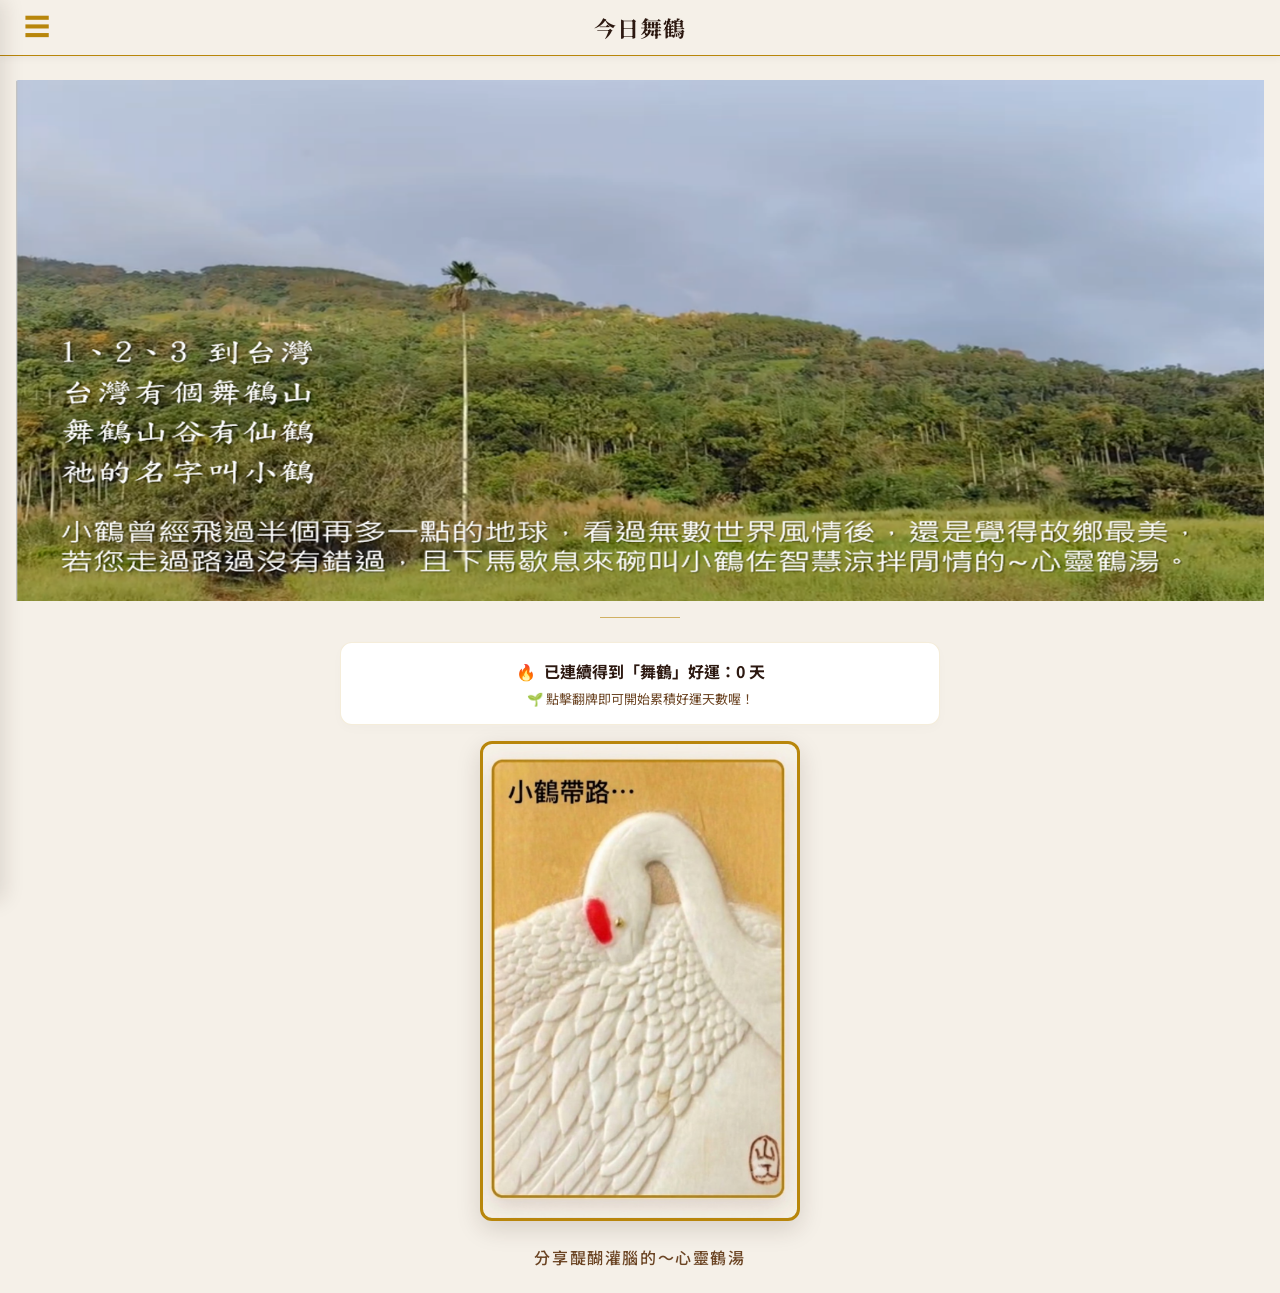
==== index.html @ 2a62f616 "feat: 更新選單文字與蝦皮賣場連結、好物分享頁商品連結與萬法惟心惟信根、新增4張拼圖與方格子卡片 (v50)" ====
<!DOCTYPE html>
<html lang="zh-TW">
<head>
  <meta charset="UTF-8">
  <meta name="viewport" content="width=device-width, initial-scale=1.0">
  <title>今日舞鶴 PWA 體驗版 | 每日翻牌・山林小鶴帶路</title>
  
  <!-- SEO 最佳實作 -->
  <meta name="description" content="今日舞鶴 PWA 體驗版。每天翻一張祥鶴牌，獲得一句山林智慧（小鶴帶路）與心靈鶴湯。讓大山與小鶴帶路的智慧引導你的今天，日日有好。">
  <meta name="keywords" content="今日舞鶴, PWA, 小鶴帶路, 每日抽籤, 山林智慧, 祥鶴牌, 有好收藏, 舞鶴地圖">
  
  <!-- PWA 設定 -->
  <link rel="manifest" href="manifest.json?v=5">
  <meta name="theme-color" content="#D4A843">
  <meta name="apple-mobile-web-app-capable" content="yes">
  <meta name="apple-mobile-web-app-status-bar-style" content="default">
  <meta name="apple-mobile-web-app-title" content="今日舞鶴">
  <link rel="apple-touch-icon" href="images/icons/icon-192.png?v=5">
  
  <!-- 引入樣式表 -->
  <link rel="stylesheet" href="css/style.css?v=29">
  
  <!-- 註冊 Service Worker -->
  <script>
    if ('serviceWorker' in navigator) {
      let refreshing = false;
      window.addEventListener('load', () => {
        navigator.serviceWorker.register('sw.js?v=29')
          .then(reg => console.log('Service Worker 註冊成功:', reg.scope))
          .catch(err => console.log('Service Worker 註冊失敗:', err));

        navigator.serviceWorker.addEventListener('controllerchange', () => {
          if (!refreshing) {
            refreshing = true;
            window.location.reload();
          }
        });
      });
    }
  </script>
  
  <!-- 引入邏輯腳本 -->
  <script src="js/app.js?v=35" defer></script>
</head>
<body>

  <!-- 區塊一：頂部導覽列 -->
  <header>
    <button class="menu-toggle-btn" id="menu-toggle-btn" aria-label="開啟側邊選單">☰</button>
    <h1 class="logo" id="app-logo">今日舞鶴</h1>
    <div style="width: 42px;"></div> <!-- 右側占位以維持標題完美置中 -->
  </header>

  <!-- 側邊滑出選單 (Drawer) -->
  <div class="drawer-backdrop" id="drawer-backdrop"></div>
  <div class="drawer" id="drawer-menu">
    <div class="drawer-header">
      <button class="drawer-close-btn" id="drawer-close-btn" aria-label="關閉選單">✕</button>
    </div>
    <nav class="drawer-nav">
      <button class="drawer-item" id="drawer-fav-btn" data-page="favorites">收藏 ♥</button>
      <button class="drawer-item" id="drawer-map-btn" data-page="map">小鶴導遊 🗺</button>
      <button class="drawer-item" id="drawer-main-btn" data-page="main">今日舞鶴 🕊</button>
      <button class="drawer-item" id="drawer-game-btn" data-page="game">小遊戲 🕊</button>
      <button class="drawer-item" id="drawer-puzzle-btn" data-page="puzzle">小鶴拼圖 🧩</button>
      <button class="drawer-item" id="drawer-ad-btn" data-page="ad">好物分享 🛍</button>
      <a class="drawer-item" id="drawer-shopee-btn" href="https://shopee.tw/xjy2026?entryPoint=ShopBySearch&searchKeyword=%E9%A6%99%E7%A9%8D%E5%9C%92" target="_blank" rel="noopener noreferrer">蝦皮賣場 🛒</a>
      <button class="drawer-item" id="drawer-composition-btn" data-page="composition">小鶴作文 ✍</button>
      <button class="drawer-item" id="drawer-contact-btn" data-page="contact">聯絡小鶴 📞</button>
    </nav>
  </div>

  <main>
    <!-- 主頁 (main-page) -->
    <div id="main-page" class="page-view active">
      <!-- 1-A首頁引言區塊 -->
      <div class="intro-section">
        <img src="images/intro_bg_panorama_v2.png" alt="今日舞鶴引言全景圖" class="intro-panorama-img">
      </div>
      <div class="fine-gold-divider"></div>

      <!-- 4-B連續打卡累積 -->
      <div class="streak-container" id="streak-container">
        <div class="streak-title"><span class="streak-icon">🔥</span> 已連續得到「舞鶴」好運：<span id="streak-days">0</span> 天</div>
        <div class="streak-subtitle" id="streak-message">🌱 今天是你的第一天，萬事舞鶴的開始！</div>
      </div>

      <!-- 區塊二：翻牌主體 -->
        <div class="card-scene" id="card-trigger" aria-label="翻牌抽籤區域">
          <div class="card">
            <!-- 牌面背面（預設顯示，crane_front_v2.jpg 背景） -->
            <div class="card-face card-face--front"></div>
            <!-- 牌面正面（翻開後， crane_back_v2.png 背景） -->
            <div class="card-face card-face--back">
              <div class="card-back-content">
                <div class="card-top-group">
                  <h3 class="card-fortune-title" id="card-fortune-title">小鶴帶路</h3>
                  <blockquote class="card-fortune-quote" id="card-fortune-quote">載入中...</blockquote>
                </div>
                <div class="card-bottom-group">
                  <div class="card-fortune-divider">── 心靈鶴湯 ──</div>
                  <p class="card-fortune-interpretation" id="card-fortune-interpretation">載入中，請稍候...</p>
                  <div class="card-fortune-ending">今日萬事 舞鶴✦</div>
                </div>
              </div>
            </div>
          </div>
        </div>
        
        <!-- 提示文字 -->
        <div class="tip-container">
          <p class="tip-text pulse" id="tip-text">分享醍醐灌腦的～心靈鶴湯</p>
        </div>
      </section>

      <!-- 區塊三：解籤區塊（翻牌後顯示） -->
      <section id="interpretation-section" aria-label="心靈鶴湯與小鶴帶路">
        <div class="interpretation-container">

          <!-- 4-A 今日幸運指數 -->
          <div class="luck-index-container">
            <h3 class="luck-index-title">今日幸運指數</h3>
            <div class="luck-row">
              <span class="luck-label">❤️ 愛情</span>
              <span class="luck-stars" id="luck-love">★★★★★</span>
            </div>
            <div class="luck-row">
              <span class="luck-label">💰 財運</span>
              <span class="luck-stars" id="luck-money">★★★★★</span>
            </div>
            <div class="luck-row">
              <span class="luck-label">💼 工作</span>
              <span class="luck-stars" id="luck-work">★★★★★</span>
            </div>
            <div class="luck-row">
              <span class="luck-label">😊 心情</span>
              <span class="luck-stars" id="luck-mood">★★★★★</span>
            </div>
          </div>

          <!-- 4-D 今日小行動 -->
          <div class="action-container" id="action-container">
            <h3 class="action-title">🌿 今日小行動</h3>
            <div class="action-card" id="action-card-glow">
              <div class="action-text-wrap">
                <span class="checkbox-icon" id="action-checkbox">□</span>
                <span class="action-text" id="action-desc">載入中...</span>
              </div>
              <button class="action-btn" id="action-complete-btn">我完成了！✔</button>
            </div>
          </div>
          
          <!-- 收藏按鈕 -->
          <div class="fav-action-wrap">
            <button class="fav-action-btn" id="fav-action-btn" aria-label="收藏這首籤詩">
              <span class="heart-icon">♡</span> <span class="fav-btn-text">收藏這句話</span>
            </button>
          </div>

          <!-- 4-C 分享好運 -->
          <div class="share-action-wrap">
            <button class="share-btn" id="share-luck-btn">🕊 把這份好運送給朋友</button>
            <div class="share-options" id="share-options">
              <p class="share-options-title">今天想把這份好運送給...</p>
              <div class="share-radio-group">
                <label class="share-radio-label">
                  <input type="radio" name="shareTarget" value="自己" checked> 自己
                </label>
                <label class="share-radio-label">
                  <input type="radio" name="shareTarget" value="家人"> 家人
                </label>
                <label class="share-radio-label">
                  <input type="radio" name="shareTarget" value="朋友"> 朋友
                </label>
              </div>
              <button class="share-confirm-btn" id="share-confirm-btn">確認送出 🚀</button>
            </div>
            <div class="share-toast" id="share-toast"></div>
          </div>
        </div>
      </section>
    </div>

    <!-- 收藏頁 (favorites-page) -->
    <div id="favorites-page" class="page-view">
      <div class="subpage-header">
        <button class="back-btn" id="fav-back-btn" aria-label="返回主頁">← 返回</button>
        <h2 class="subpage-title">我的收藏</h2>
      </div>
      
      <!-- 收藏與獎牌頁籤 -->
      <div class="favorites-tabs">
        <button class="fav-tab-btn active" id="fav-tab-fortunes">收藏籤詩</button>
        <button class="fav-tab-btn" id="fav-tab-medals">我的獎牌</button>
      </div>
      
      <!-- 收藏列表 -->
      <div class="favorites-container" id="favorites-container">
        <!-- 這裡由 JS 動態生成已收藏的卡片 -->
      </div>

      <!-- 獎牌列表 -->
      <div class="medals-container" id="medals-container" style="display: none;">
        <!-- 這裡由 JS 動態生成已獲得的獎牌 -->
      </div>
    </div>

    <!-- 地圖頁 (map-page) -->
    <div id="map-page" class="page-view">
      <div class="subpage-header">
        <button class="back-btn" id="map-back-btn" aria-label="返回主頁">← 返回</button>
        <h2 class="subpage-title">舞鶴地圖</h2>
      </div>
      
      <!-- 地圖靜態文章 -->
      <div class="map-container">
        <!-- 第 1 篇：連環滑動繪本 -->
        <article class="map-article pb-slider-article">
          <h3 class="article-title">瑞穗鄉．舞鶴村</h3>
          <div class="slider-viewport">
            <div class="slider-container" style="width: 200%;">
              <!-- 第一頁 -->
              <div class="slider-page" style="width: 50%;">
                <img src="images/map_ruisui_11villages.png" alt="瑞穗鄉11村" class="slider-img">
                <p class="slider-content">「舞鶴」這個充滿東洋風情的名稱，源自日治時期官方對於當地原住民語的音譯與轉換。該地舊稱為撒奇萊雅語「馬立雲」(Maibul)，後來日本政府為了便於管理與推動地名日文化，取其近似的日語發音 (Maizuru) 轉寫為漢字「舞鶴」。</p>
              </div>
              <!-- 第二頁 -->
              <div class="slider-page" style="width: 50%;">
                <img src="images/map_wuhe_satellite.png" alt="舞鶴村衛星圖" class="slider-img">
              </div>
            </div>
          </div>
          <!-- 左右滑動提示點 -->
          <div class="slider-dots">
            <span class="dot active"></span>
            <span class="dot"></span>
          </div>
        </article>
        
        <!-- 第 2 篇：單頁文章 -->
        <article class="map-article">
          <h3 class="article-title">北回歸線標誌公園</h3>
          <p class="article-content">台灣有三座北回歸線標誌塔分別位於：嘉義縣水上鄉（北回歸線太陽館）、花蓮縣瑞穗鄉（舞鶴便道/舞鶴台地），以及花蓮縣豐濱鄉（靜浦北迴歸線界標）；其中位於舞鶴台地（台9線省道旁）這一座始建於日治時期：最早於 1933 年（昭和8年）7月 建造，是全台第二座北回歸線標（第一座為嘉義水上鄉），1981 年（民國70年）因應東線鐵路拓寬工程，該標誌塔被拆遷至現今的舞鶴台地上，並重新建造為新式外觀呈現優美的白色八爪造型/白色日晷造型。</p>
          <img src="images/map_tropic_park_new.png" alt="北回歸線標誌公園" class="article-img">
        </article>
        
        <!-- 第 3 篇：連環滑動繪本 -->
        <article class="map-article pb-slider-article">
          <h3 class="article-title">掃叭石柱是什麼？</h3>
          <div class="slider-viewport">
            <div class="slider-container" style="width: 300%;">
              <!-- 第一頁 -->
              <div class="slider-page" style="width: 33.333%;">
                <img src="images/map_saoba_stones_new.png" alt="掃叭石柱" class="slider-img">
                <p class="slider-content">Satokoay考古遺址為阿美語（石柱所在之地），為當地原住民對石柱所在空間的命名，又稱舞鶴石柱、掃叭石柱，是位於花蓮縣瑞穗鄉舞鶴風景區的兩座板岩石柱，迄今逾三千年歷史，屬於新石器時代麒麟文化。</p>
              </div>
              <!-- 第二頁 -->
              <div class="slider-page" style="width: 33.333%;">
                <img src="images/map_saoba_new_1.png" alt="掃叭石柱新圖 1" class="slider-img">
              </div>
              <!-- 第三頁 -->
              <div class="slider-page" style="width: 33.333%;">
                <img src="images/map_saoba_new_2.png" alt="掃叭石柱新圖 2" class="slider-img">
              </div>
            </div>
          </div>
          <!-- 左右滑動提示點 -->
          <div class="slider-dots">
            <span class="dot active"></span>
            <span class="dot"></span>
            <span class="dot"></span>
          </div>
        </article>
        
        <!-- 第 4 篇：連環滑動繪本 -->
        <article class="map-article pb-slider-article">
          <h3 class="article-title">馬立雲部落 Maibul 的故事</h3>
          <div class="slider-viewport">
            <div class="slider-container" style="width: 300%;">
              <!-- 第一頁 -->
              <div class="slider-page" style="width: 33.333%;">
                <img src="images/map_maibul_stone_new.jpg" alt="馬立雲部落" class="slider-img">
                <p class="slider-content">Maibul 馬立雲部落，位於花蓮縣瑞穗鄉舞鶴村舞鶴山下，紅葉溪南側，宛如世外桃源，是撒奇萊雅族 Sakizaya 主要聚落之一。Maibul 撒奇萊雅語是水混濁的地方，相傳早期部落旁小溪常有很多白鶴耙地覓食，把溪水弄混濁，因此取名 Maibul 水混濁之地，日據時代取 Maibul 的近似音轉譯並賦予日式漢字「舞鶴」(まいづる)。</p>
              </div>
              <!-- 第二頁 -->
              <div class="slider-page" style="width: 33.333%;">
                <img src="images/map_maibul_assembly_hall.jpg" alt="部落集會所" class="slider-img">
                <p class="slider-content">部落集會所</p>
              </div>
              <!-- 第三頁 -->
              <div class="slider-page" style="width: 33.333%;">
                <img src="images/map_maibul_church.png" alt="天主堂" class="slider-img">
                <p class="slider-content">天主堂</p>
              </div>
            </div>
          </div>
          <!-- 左右滑動提示點 -->
          <div class="slider-dots">
            <span class="dot active"></span>
            <span class="dot"></span>
            <span class="dot"></span>
          </div>
        </article>
        
        <!-- 第 5 篇：古伊之泉與碑 -->
        <article class="map-article pb-slider-article">
          <h3 class="article-title">古伊之泉與碑</h3>
          <div class="slider-viewport">
            <div class="slider-container" style="width: 500%;">
              <!-- 第一頁 -->
              <div class="slider-page" style="width: 20%;">
                <img src="images/map_kiispring_new_1.png" alt="古伊之泉與碑 1" class="slider-img">
                <p class="slider-content" style="white-space: pre-line; margin-top: 12px;">阿爸Kumud 阿母Icep
您們的孩兒Milo回來了
在香積如來師父引領下
回到我們曾生活的土地
這裡曾經有過您的足跡
也曾有歷史的悲壯歎息
而今我清除了荒煙漫草
讓清澈的湧泉重見天日
我以阿爸阿母之名命名
-- Sakizaya 古伊之泉
讓甘泉流淌灌溉這大地
我特地種下兩棵茄苳樹
讓平靜茄苳陪伴您永生
請祖靈們乘彩虹橋歸來
再歌舞我們野蠻的驕傲
護持香積法門弘法利生
敬謝地歸原主祖靈歸位
祝願Sakizaya血脈不斷
香積如來法脈生生不息</p>
              </div>
              <!-- 第二頁 -->
              <div class="slider-page" style="width: 20%;">
                <img src="images/map_kiispring_new_3.jpg" alt="古伊之泉與碑 3" class="slider-img">
                <p class="slider-content">古伊之泉 / KI SPRING，也是『炁之泉』</p>
              </div>
              <!-- 第三頁 -->
              <div class="slider-page" style="width: 20%;">
                <img src="images/map_kiispring_new_4.jpg" alt="古伊之泉與碑 4" class="slider-img">
                <p class="slider-content">1878~2007，撒奇萊雅族在台灣歷史上的斷層年代</p>
              </div>
              <!-- 第四頁 -->
              <div class="slider-page" style="width: 20%;">
                <img src="images/map_kiispring_new_5.jpg" alt="古伊之泉與碑 5" class="slider-img">
                <p class="slider-content">In loving memory of Kumud Pazik & Icep Kanasaw ~ KI SPRING</p>
              </div>
              <!-- 第五頁 -->
              <div class="slider-page" style="width: 20%;">
                <img src="images/map_kiispring_new_2.png" alt="古伊之泉與碑 2" class="slider-img">
                <p class="slider-content">需要我帶路嗎？不收小費喔，只要雞腿！</p>
              </div>
            </div>
          </div>
          <!-- 左右滑動提示點 -->
          <div class="slider-dots">
            <span class="dot active"></span>
            <span class="dot"></span>
            <span class="dot"></span>
            <span class="dot"></span>
            <span class="dot"></span>
          </div>
        </article>
        
        <!-- 第 6 篇：瑞穗牧場 -->
        <article class="map-article pb-slider-article">
          <h3 class="article-title">瑞穗牧場</h3>
          <div class="slider-viewport">
            <div class="slider-container" style="width: 400%;">
              <!-- 第一頁 -->
              <div class="slider-page" style="width: 25%;">
                <img src="images/map_ruisuifarm_1.png" alt="瑞穗牧場 1" class="slider-img">
                <p class="slider-content">好山好水好牧場，好吃好喝乳製品，還有一隻迎賓鴕鳥好孤單....@!@....</p>
              </div>
              <!-- 第二頁 -->
              <div class="slider-page" style="width: 25%;">
                <img src="images/map_ruisuifarm_2.png" alt="瑞穗牧場 2" class="slider-img">
                <p class="slider-content">好山好水好牧場，好吃好喝乳製品，還有一隻迎賓鴕鳥好孤單....@!@....</p>
              </div>
              <!-- 第三頁 -->
              <div class="slider-page" style="width: 25%;">
                <img src="images/map_ruisuifarm_3.png" alt="瑞穗牧場 3" class="slider-img">
                <p class="slider-content">好山好水好牧場，好吃好喝乳製品，還有一隻迎賓鴕鳥好孤單....@!@....</p>
              </div>
              <!-- 第四頁 -->
              <div class="slider-page" style="width: 25%;">
                <img src="images/map_ruisuifarm_4.png" alt="瑞穗牧場 4" class="slider-img">
                <p class="slider-content">好山好水好牧場，好吃好喝乳製品，還有一隻迎賓鴕鳥好孤單....@!@....</p>
              </div>
            </div>
          </div>
          <!-- 左右滑動提示點 -->
          <div class="slider-dots">
            <span class="dot active"></span>
            <span class="dot"></span>
            <span class="dot"></span>
            <span class="dot"></span>
          </div>
        </article>
        
        <!-- 第 7 篇：香積園 -->
        <article class="map-article pb-slider-article">
          <h3 class="article-title">香積園</h3>
          <div class="slider-viewport">
            <div class="slider-container" style="width: 700%;">
              <!-- 第一頁 -->
              <div class="slider-page" style="width: 14.2857%;">
                <img src="images/map_xiangji_1.jpg" alt="香積園景色一" class="slider-img">
                <p class="slider-content">香積園，瑞穗舞鶴村舞鶴山下的一處世外桃花源，但是這裡沒有桃花，只有讓人心靈沉澱、感受天地萬物虛實相應合一的陽光、空氣、水，還有石頭。</p>
              </div>
              <!-- 第二頁 -->
              <div class="slider-page" style="width: 14.2857%;">
                <img src="images/map_xiangji_2.jpg" alt="香積園景色二" class="slider-img">
              </div>
              <!-- 第三頁 -->
              <div class="slider-page" style="width: 14.2857%;">
                <img src="images/map_xiangji_3.jpg" alt="香積園景色三" class="slider-img">
              </div>
              <!-- 第四頁 -->
              <div class="slider-page" style="width: 14.2857%;">
                <img src="images/map_xiangji_4.jpg" alt="香積園景色四" class="slider-img">
              </div>
              <!-- 第五頁 -->
              <div class="slider-page" style="width: 14.2857%;">
                <img src="images/map_xiangji_5.jpg" alt="香積園景色五" class="slider-img">
              </div>
              <!-- 第六頁 -->
              <div class="slider-page" style="width: 14.2857%;">
                <img src="images/map_xiangji_6.jpg" alt="香積園景色六" class="slider-img">
              </div>
              <!-- 第七頁 -->
              <div class="slider-page" style="width: 14.2857%;">
                <img src="images/sakizaya_crane_brand.png" alt="歡迎聯絡小鶴帶路 3" class="slider-img">
              </div>
            </div>
          </div>
          <!-- 左右滑動提示點 -->
          <div class="slider-dots">
            <span class="dot active"></span>
            <span class="dot"></span>
            <span class="dot"></span>
            <span class="dot"></span>
            <span class="dot"></span>
            <span class="dot"></span>
            <span class="dot"></span>
          </div>
        </article>
        

        <!-- 第 8 篇：聯絡我們 -->
        <article class="map-article pb-slider-article">
          <h3 class="article-title">聯絡我們</h3>
          <div class="slider-viewport">
            <div class="slider-container" style="width: 200%;">
              <!-- 第一頁 -->
              <div class="slider-page" style="width: 50%;">
                <img src="images/contact_info_card.png" alt="歡迎聯絡小鶴帶路 1" class="slider-img">
              </div>
              <!-- 第二頁 -->
              <div class="slider-page" style="width: 50%;">
                <img src="images/contact_qrcodes.png" alt="歡迎聯絡小鶴帶路 2" class="slider-img">
              </div>
            </div>
          </div>
          <!-- 左右滑動提示點 -->
          <div class="slider-dots">
            <span class="dot active"></span>
            <span class="dot"></span>
          </div>
        </article>
      </div>
    </div>

    <!-- 遊戲頁 (game-page) -->
    <div id="game-page" class="page-view">
      <div class="subpage-header">
        <button class="back-btn" id="game-back-btn" aria-label="返回主頁">← 返回</button>
        <h2 class="subpage-title">小鶴能量池</h2>
      </div>
      
      <div class="game-container">
        <div class="crane-status-wrap">
          <div class="crane-avatar-container">
            <div class="crane-avatar" id="crane-avatar"></div>
          </div>
          <div class="dialog-bubble-wrap">
            <div class="dialog-bubble" id="game-dialog">你好呀！今天想喝杯舞鶴的蜜香紅茶嗎？</div>
          </div>
        </div>
        
        <!-- 餵小鶴 -->
        <div class="game-action-row">
          <button class="game-btn" id="feed-crane-btn">🍵 給小鶴一杯蜜香紅茶</button>
        </div>
        
        <!-- 今日尋寶 -->
        <div class="treasure-hunt-wrap">
          <h3 class="game-subtitle">🎁 今日尋寶 <span class="chance-text">(今天還有 <span id="hunt-chances">3</span> 次機會)</span></h3>
          <div class="chests-row">
            <div class="chest-box" data-index="0" aria-label="尋寶箱子 1">🎁</div>
            <div class="chest-box" data-index="1" aria-label="尋寶箱子 2">🎁</div>
            <div class="chest-box" data-index="2" aria-label="尋寶箱子 3">🎁</div>
          </div>
          <div class="treasure-toast" id="treasure-toast"></div>
        </div>
        
        <!-- 寶物收集包 -->
        <div class="collection-wrap">
          <h3 class="game-subtitle">🎒 寶物收集包 <span id="medal-badge-container"></span></h3>
          <div class="collection-grid" id="collection-grid">
            <!-- 9格收集袋 -->
            <div class="grid-item empty">?</div>
            <div class="grid-item empty">?</div>
            <div class="grid-item empty">?</div>
            <div class="grid-item empty">?</div>
            <div class="grid-item empty">?</div>
            <div class="grid-item empty">?</div>
            <div class="grid-item empty">?</div>
            <div class="grid-item empty">?</div>
            <div class="grid-item empty">?</div>
          </div>
        </div>

        <!-- 金色勳章畫面 -->
        <div class="medal-overlay" id="medal-overlay">
          <div class="medal-card">
            <div class="medal-emoji">🏅</div>
            <div class="medal-title">恭喜！</div>
            <div class="medal-desc">你已集齊舞鶴九大寶藏！萬事有好！</div>
            <button class="medal-close-btn" id="medal-close-btn">收下勳章並開啟新一輪 🚀</button>
          </div>
        </div>
      </div>
    </div>

    <!-- 廣告頁 (ad-page) -->
    <div id="ad-page" class="page-view">
      <div class="subpage-header">
        <button class="back-btn" id="ad-back-btn" aria-label="返回主頁">← 返回</button>
        <h2 class="subpage-title">好物分享</h2>
      </div>
      
      <div class="ad-container">
        <!-- 段落一：現有可訂購商品 -->
        <section class="ad-section">
          <div class="ad-section-badge badge-active">現貨熱銷</div>
          <h3 class="ad-section-title">現有可訂購商品</h3>
          <div class="products-grid">
            <!-- 書籍 1 -->
            <div class="product-card" data-url="https://shopee.tw/%E3%80%8A%E8%99%9B%E5%AF%A6%E7%9B%B8%E6%87%89%E9%A6%99%E7%A9%8D%E5%9C%92%E3%80%8B%E9%A6%99%E7%A9%8D%E6%B3%95%E5%80%91%E5%8F%A2%E6%9B%B8-2-%E6%9B%B8%E7%B1%8D-%E6%9E%97%E5%AE%B6%E4%BA%A8-%E8%91%97%E4%BD%9C-i.1934369696.53968864583?extraParams=%7B%22display_model_id%22%3A331585117745%2C%22model_selection_logic%22%3A3%7D&image_ids=tw-11134207-820le-mu1k2xzzgwlh72">
              <a href="https://shopee.tw/%E3%80%8A%E8%99%9B%E5%AF%A6%E7%9B%B8%E6%87%89%E9%A6%99%E7%A9%8D%E5%9C%92%E3%80%8B%E9%A6%99%E7%A9%8D%E6%B3%95%E5%80%91%E5%8F%A2%E6%9B%B8-2-%E6%9B%B8%E7%B1%8D-%E6%9E%97%E5%AE%B6%E4%BA%A8-%E8%91%97%E4%BD%9C-i.1934369696.53968864583?extraParams=%7B%22display_model_id%22%3A331585117745%2C%22model_selection_logic%22%3A3%7D&image_ids=tw-11134207-820le-mu1k2xzzgwlh72" target="_blank" rel="noopener noreferrer" class="product-card-link">
                <div class="product-img-wrapper">
                  <img src="images/product_xiangji_books.jpg" alt="虛實相應香積園" class="product-img">
                </div>
                <div class="product-info">
                  <h4 class="product-title">虛實相應香積園</h4>
                  <p class="product-desc">香積園從無到有，在香積法門驗證虛實相應合一的故事，引領您體悟清靜的心靈空間。</p>
                  <span class="product-buy-btn">前往購買 →</span>
                </div>
              </a>
            </div>
            <!-- 書籍 2 -->
            <div class="product-card" data-url="https://shopee.tw/%E3%80%8A%E5%8E%9F%E4%BE%86%E6%88%91%E6%98%AFMilo-Pazik~%E6%92%92%E5%A5%87%E8%90%8A%E9%9B%85%E6%97%8F%E3%80%8B-(%E4%B8%8A)-%E6%9B%B8%E7%B1%8D-%E6%9E%97%E5%AE%B6%E4%BA%A8-%E8%91%97%E4%BD%9C-%E9%9B%BB%E5%AD%90%E6%9B%B8-i.1934369696.47819163588?extraParams=%7B%22display_model_id%22%3A263015942752%2C%22model_selection_logic%22%3A3%7D&image_ids=tw-11134207-820la-mu8tk6o1osn89e">
              <a href="https://shopee.tw/%E3%80%8A%E5%8E%9F%E4%BE%86%E6%88%91%E6%98%AFMilo-Pazik~%E6%92%92%E5%A5%87%E8%90%8A%E9%9B%85%E6%97%8F%E3%80%8B-(%E4%B8%8A)-%E6%9B%B8%E7%B1%8D-%E6%9E%97%E5%AE%B6%E4%BA%A8-%E8%91%97%E4%BD%9C-%E9%9B%BB%E5%AD%90%E6%9B%B8-i.1934369696.47819163588?extraParams=%7B%22display_model_id%22%3A263015942752%2C%22model_selection_logic%22%3A3%7D&image_ids=tw-11134207-820la-mu8tk6o1osn89e" target="_blank" rel="noopener noreferrer" class="product-card-link">
                <div class="product-img-wrapper">
                  <img src="images/book_cover_milopazik.png" alt="原來我是 Milo Pazik 撒奇萊雅族，電子書" class="product-img">
                </div>
                <div class="product-info">
                  <h4 class="product-title">原來我是 Milo Pazik（電子書）</h4>
                  <p class="product-desc">撒奇萊雅族，在清朝幾乎被抄家滅族，相隔一個多世紀後才發現，原來我是 Milo Pazik，Sakizaya！部落尋根與自我認同的旅程故事。</p>
                  <span class="product-buy-btn">前往購買 →</span>
                </div>
              </a>
            </div>
            <!-- 書籍 3 -->
            <div class="product-card" data-url="https://shopee.tw/%E3%80%8A%E5%BF%AB%E4%BA%BA%E5%BF%AB%E8%AA%9E%E6%8F%AD%E5%A4%A9%E5%B9%95%E3%80%8B%E9%A6%99%E7%A9%8D%E6%B3%95%E5%80%91%E5%8F%A2%E6%9B%B8-1-%E6%9B%B8%E7%B1%8D-%E6%9E%97%E5%AE%B6%E4%BA%A8-%E8%91%97%E4%BD%9C-i.1934369696.56168869285?extraParams=%7B%22display_model_id%22%3A244358840387%2C%22model_selection_logic%22%3A3%7D&image_ids=tw-11134207-820lf-mu1jzwd6328a7c">
              <a href="https://shopee.tw/%E3%80%8A%E5%BF%AB%E4%BA%BA%E5%BF%AB%E8%AA%9E%E6%8F%AD%E5%A4%A9%E5%B9%95%E3%80%8B%E9%A6%99%E7%A9%8D%E6%B3%95%E5%80%91%E5%8F%A2%E6%9B%B8-1-%E6%9B%B8%E7%B1%8D-%E6%9E%97%E5%AE%B6%E4%BA%A8-%E8%91%97%E4%BD%9C-i.1934369696.56168869285?extraParams=%7B%22display_model_id%22%3A244358840387%2C%22model_selection_logic%22%3A3%7D&image_ids=tw-11134207-820lf-mu1jzwd6328a7c" target="_blank" rel="noopener noreferrer" class="product-card-link">
                <div class="product-img-wrapper">
                  <img src="images/book_cover_kuairenkuaiyu.jpg" alt="快人快語揭天幕" class="product-img">
                </div>
                <div class="product-info">
                  <h4 class="product-title">快人快語揭天幕</h4>
                  <p class="product-desc">作者在香積法門修持驗證大法至簡、大法必簡的方便法門，快語直言天地萬物的虛實存在。</p>
                  <span class="product-buy-btn">前往購買 →</span>
                </div>
              </a>
            </div>
            <!-- 書籍 4 -->
            <div class="product-card" data-url="">
              <div class="product-img-wrapper">
                <img src="images/book_cover_lalashan_gongzuoji.png" alt="拉拉山林打工記" class="product-img">
              </div>
              <div class="product-info">
                <h4 class="product-title">拉拉山林打工記</h4>
                <p class="product-desc">回憶記錄30年前，大學四年暑假在拉拉山打工的趣事，與深受啟發的山林生活體驗。</p>
              </div>
            </div>
            <!-- 書籍 5 -->
            <div class="product-card" data-url="https://shopee.tw/%E3%80%8A%E6%8B%89%E6%8B%89%E5%B1%B1%E6%9E%97%E5%A5%87%E9%81%87%E8%A8%98%E3%80%8B%E6%9B%B8%E7%B1%8D-%E6%9E%97%E5%AE%B6%E4%BA%A8-%E8%91%97%E4%BD%9C-i.1934369696.52868879287?extraParams=%7B%22display_model_id%22%3A431585078720%2C%22model_selection_logic%22%3A3%7D&image_ids=tw-11134207-820li-mu1jv30l5gjqa2">
              <a href="https://shopee.tw/%E3%80%8A%E6%8B%89%E6%8B%89%E5%B1%B1%E6%9E%97%E5%A5%87%E9%81%87%E8%A8%98%E3%80%8B%E6%9B%B8%E7%B1%8D-%E6%9E%97%E5%AE%B6%E4%BA%A8-%E8%91%97%E4%BD%9C-i.1934369696.52868879287?extraParams=%7B%22display_model_id%22%3A431585078720%2C%22model_selection_logic%22%3A3%7D&image_ids=tw-11134207-820li-mu1jv30l5gjqa2" target="_blank" rel="noopener noreferrer" class="product-card-link">
                <div class="product-img-wrapper">
                  <img src="images/book_cover_lalashan_qiyuji.png" alt="拉拉山林奇遇記" class="product-img">
                </div>
                <div class="product-info">
                  <h4 class="product-title">拉拉山林奇遇記</h4>
                  <p class="product-desc">拉拉山林，也是作者的外號，以第一人稱的視角記錄分享親身經歷的不可思議的奇遇。</p>
                  <span class="product-buy-btn">前往購買 →</span>
                </div>
              </a>
            </div>
            <!-- 書籍 6：萬法惟心惟信根 -->
            <div class="product-card" data-url="">
              <div class="product-img-wrapper">
                <img src="images/product_wanfa_weixin_xingen.png" alt="萬法惟心惟信根" class="product-img">
              </div>
              <div class="product-info">
                <h4 class="product-title">萬法惟心惟信根</h4>
                <p class="product-desc">香積法門叢書系列第3輯作者親身經歷殊勝事蹟的珍貴紀錄，發人深省，驗證萬法惟心、萬法惟信的修行不二心法。逾9萬字內容，以電子書發行，節省出版及購書費用，也方便讀者攜行閱讀。</p>
              </div>
            </div>
            <!-- 商品 7：日照金山 -->
            <div class="product-card" data-url="https://shopee.tw/%E6%B2%B9%E7%95%AB%E3%80%8A%E6%97%A5%E7%85%A7%E9%87%91%E5%B1%B1%E3%80%8B%E8%97%9D%E8%A1%93%E7%95%AB-%E8%A4%87%E8%A3%BD%E7%95%AB-%E8%A3%9D%E9%A3%BE-i.1934369696.47518898260?extraParams=%7B%22display_model_id%22%3A381585129121%2C%22model_selection_logic%22%3A3%7D&image_ids=tw-11134207-820lh-mu1keypl1nuy68">
              <a href="https://shopee.tw/%E6%B2%B9%E7%95%AB%E3%80%8A%E6%97%A5%E7%85%A7%E9%87%91%E5%B1%B1%E3%80%8B%E8%97%9D%E8%A1%93%E7%95%AB-%E8%A4%87%E8%A3%BD%E7%95%AB-%E8%A3%9D%E9%A3%BE-i.1934369696.47518898260?extraParams=%7B%22display_model_id%22%3A381585129121%2C%22model_selection_logic%22%3A3%7D&image_ids=tw-11134207-820lh-mu1keypl1nuy68" target="_blank" rel="noopener noreferrer" class="product-card-link">
                <div class="product-img-wrapper">
                  <img src="images/product_rizhaojinshan.png" alt="日照金山" class="product-img">
                </div>
                <div class="product-info">
                  <h4 class="product-title">日照金山</h4>
                  <p class="product-desc" style="white-space: pre-line; line-height: 1.5; font-size: 12.5px;">台灣之最－玉山油畫
高解析度掃描專業輸出複製畫
尺寸：91.5 x 73.5 cm</p>
                  <span class="product-buy-btn">前往購買 →</span>
                </div>
              </a>
            </div>
            <!-- 商品 8：三世佛金唐 -->
            <div class="product-card" data-url="https://shopee.tw/%E3%80%8A%E4%B8%89%E4%B8%96%E4%BD%9B%E9%87%91%E5%94%90%E3%80%8B%E6%96%87%E5%89%B5%E5%95%86%E5%93%81-%E5%94%90%E5%8D%A1-i.1934369696.47668899448?extraParams=%7B%22display_model_id%22%3A376585130513%2C%22model_selection_logic%22%3A3%7D&image_ids=tw-11134207-820l5-mu1k6rngz4zqf0">
              <a href="https://shopee.tw/%E3%80%8A%E4%B8%89%E4%B8%96%E4%BD%9B%E9%87%91%E5%94%90%E3%80%8B%E6%96%87%E5%89%B5%E5%95%86%E5%93%81-%E5%94%90%E5%8D%A1-i.1934369696.47668899448?extraParams=%7B%22display_model_id%22%3A376585130513%2C%22model_selection_logic%22%3A3%7D&image_ids=tw-11134207-820l5-mu1k6rngz4zqf0" target="_blank" rel="noopener noreferrer" class="product-card-link">
                <div class="product-img-wrapper">
                  <img src="images/product_sanshifo_jintang.png" alt="三世佛金唐" class="product-img">
                </div>
                <div class="product-info">
                  <h4 class="product-title">三世佛金唐</h4>
                  <p class="product-desc" style="white-space: pre-line; line-height: 1.5; font-size: 12.5px;">有段因緣俱足殊勝故事的三世佛金唐
高解析度掃描專業輸出複製，質感如真
尺寸：43.5 x 60 cm、39 x 54.5 cm</p>
                  <span class="product-buy-btn">前往購買 →</span>
                </div>
              </a>
            </div>
            <!-- 商品 9：舞鶴木牌 -->
            <div class="product-card" data-url="https://shopee.tw/%E8%88%9E%E9%B6%B4%E5%BE%A1%E5%AE%88-%E5%85%B8%E9%9B%85%E6%8E%9B%E9%A3%BE-%E6%9C%A8%E8%A3%BD-%E6%8E%9B%E4%BB%B6-%E6%93%B4%E9%A6%99-i.1934369696.50169162886?extraParams=%7B%22display_model_id%22%3A436606999573%2C%22model_selection_logic%22%3A3%7D&image_ids=tw-11134207-820lb-mu8ttowovtoo07">
              <a href="https://shopee.tw/%E8%88%9E%E9%B6%B4%E5%BE%A1%E5%AE%88-%E5%85%B8%E9%9B%85%E6%8E%9B%E9%A3%BE-%E6%9C%A8%E8%A3%BD-%E6%8E%9B%E4%BB%B6-%E6%93%B4%E9%A6%99-i.1934369696.50169162886?extraParams=%7B%22display_model_id%22%3A436606999573%2C%22model_selection_logic%22%3A3%7D&image_ids=tw-11134207-820lb-mu8ttowovtoo07" target="_blank" rel="noopener noreferrer" class="product-card-link">
                <div class="product-img-wrapper tag-img-wrapper">
                  <img src="images/product_wuhe_wood_tag_v2.png" alt="舞鶴木牌正面" class="product-img">
                  <img src="images/product_wuhe_wood_tag_v3.jpg" alt="舞鶴木牌背面" class="product-img">
                </div>
                <div class="product-info">
                  <h4 class="product-title">舞鶴木牌</h4>
                  <p class="product-desc" style="white-space: pre-line; line-height: 1.5; font-size: 12.5px;">36 x 52 x 8 mm
舞鶴木牌擴香掛飾
黃楊木與駝鹿角完美組合
大陸天工獎微雕大師作品
附精緻天地蓋桐木收藏盒
✽ 開放預購 ✽</p>
                  <span class="product-buy-btn">前往購買 →</span>
                </div>
              </a>
              <div class="wood-tag-card-box" style="margin: 0 16px 16px 16px; padding: 10px 8px; background-color: #FAF6ED; border: 1px solid rgba(184, 134, 11, 0.22); border-radius: 6px;">
                <div style="font-family: 'Noto Serif TC', serif; font-size: 13px; font-weight: 700; color: #8B4513; text-align: center; letter-spacing: 2px; margin-bottom: 5px; border-bottom: 1px dashed rgba(184, 134, 11, 0.3); padding-bottom: 4px;">典藏卡</div>
                <div style="font-size: 12px; font-weight: 600; color: var(--color-text-main); margin-bottom: 6px;">作品名稱：舞鶴</div>
                <div style="font-size: 11.5px; line-height: 1.65; color: var(--color-text-sub); text-align: justify; margin-bottom: 6px;">祥鶴回首梳羽，自在隨順因緣，外境萬般流轉，內心泰然自若。隸書「舞鶴」，既承載花蓮瑞穗舞鶴山川靈氣地方意象，亦藉台語諧音祝福有緣人萬事「有好」心想事成。本品乃黃楊木與駝鹿角異質和合精雕祥鶴，由精微透雕藝術之都獲大陸天工獎殊榮微雕大師山工匠心創作監刻而成。陰陽相應合一、禪定福慧無量，平凡中見不凡，值得典藏微雕藝術珍品。</div>
                <div style="font-size: 11px; font-weight: 600; color: #8B4513; text-align: right;">香積園有限公司</div>
              </div>
            </div>
          </div>
        </section>

        <!-- 段落二：即將開放預購商品 -->
        <section class="ad-section">
          <div class="ad-section-badge badge-upcoming">即將開放預購</div>
          <h3 class="ad-section-title">即將開放預購商品</h3>
          <div class="products-grid">
            <div class="product-card" data-url="">
              <div class="product-img-wrapper">
                <img src="images/product_wuhe_cards.jpg" alt="舞鶴撲克牌" class="product-img">
              </div>
              <div class="product-info">
                <h4 class="product-title">舞鶴撲克牌</h4>
                <p class="product-status">即將開放預購</p>
              </div>
            </div>
          </div>
        </section>

        <!-- 段落三：規劃中商品 -->
        <section class="ad-section">
          <div class="ad-section-badge badge-planning">規劃中商品</div>
          <h3 class="ad-section-title">規劃中商品</h3>
          <div class="products-grid" style="margin-bottom: 16px;">
            <!-- 規劃中商品 1 -->
            <div class="product-card">
              <div class="product-img-wrapper">
                <img src="images/product_bingsi_accessories.png" alt="冰絲涼感頭巾、圍巾、防曬袖套" class="product-img">
              </div>
              <div class="product-info">
                <h4 class="product-title">冰絲涼感頭巾、圍巾、防曬袖套</h4>
                <p class="product-desc" style="white-space: pre-line; line-height: 1.5; font-size: 12.5px;">台灣之最－玉山油畫
高解析度掃描專業輸出複製</p>
              </div>
            </div>
            <!-- 規劃中商品 2 -->
            <div class="product-card">
              <div class="product-img-wrapper">
                <img src="images/product_wuhe_sachet.png" alt="今日舞鶴 香包" class="product-img">
              </div>
              <div class="product-info">
                <h4 class="product-title">今日舞鶴 香包</h4>
              </div>
            </div>
          </div>
          <div class="planning-tags">
            <span class="plan-tag">☕ 馬克杯</span>
            <span class="plan-tag">🌲 環保袋</span>
            <span class="plan-tag">👕 T恤衫</span>
            <span class="plan-tag">🔑 小吊飾</span>
          </div>
        </section>

        <!-- 段落四：聯絡我們 -->
        <section class="ad-section">
          <h3 class="ad-section-title">聯絡我們</h3>
          <div class="contact-container">
            <img src="images/contact_info_card.png" alt="歡迎聯絡小鶴帶路 1" class="contact-img">
            <img src="images/contact_qrcodes.png" alt="歡迎聯絡小鶴帶路 2" class="contact-img">
          </div>
        </section>
      </div>
    </div>

    <!-- 小鶴作文頁 (composition-page) -->
    <div id="composition-page" class="page-view">
      <div class="subpage-header">
        <button class="back-btn" id="composition-back-btn" aria-label="返回主頁">← 返回</button>
        <h2 class="subpage-title">小鶴作文</h2>
      </div>
      
      <div class="contact-card-container">
        <a href="https://vocus.cc/salon/MiloPazik" target="_blank" rel="noopener noreferrer" class="library-card-link">
          <article class="map-article library-card">
            <h3 class="article-title">小鶴作文</h3>
            <img src="images/wuhe_library_cover.jpg" alt="小鶴作文" class="library-img">
            <div class="library-preface-label">作者序節錄：</div>
            <p class="library-preface-content">「生活中只要有心多加留意，就不難發現許多令人驚奇的故事——虛實相應，色即是空，空即是色。」</p>
          </article>
        </a>

        <!-- 方格子部落格卡片 -->
        <a href="https://vocus.cc/user/@MiloPazik" target="_blank" rel="noopener noreferrer" class="library-card-link vocus-profile-link" id="vocus-profile-link">
          <article class="map-article library-card vocus-profile-card">
            <div class="vocus-profile-header">
              <img src="images/crane_front_v2.jpg" alt="MiloPazik叫小鶴的沙龍" class="vocus-profile-avatar">
              <h3 class="vocus-profile-title">MiloPazik叫小鶴的沙龍</h3>
            </div>
            <div class="vocus-profile-lines">
              <p>Milo Pazik，外號叫小鶴</p>
              <p>浪跡花蓮瑞穗舞鶴山下</p>
              <p>記錄親身經歷虛實合一的故事</p>
              <p>希望有緣人能理解我的明白...</p>
            </div>
            <p class="vocus-profile-highlight" style="color: #C0392B;">※小鶴的精彩作文盡在方格子※</p>
            <div class="vocus-profile-more">前往方格子 →</div>
          </article>
        </a>

        <!-- 精選隨筆 -->
        <h3 class="ad-section-title">精選隨筆</h3>

        <a href="https://www.facebook.com/share/p/1HoXCb6aAT/?mibextid=wwXIfr" target="_blank" rel="noopener noreferrer" class="library-card-link">
          <article class="map-article library-card">
            <h3 class="article-title">拉拉山林奇遇記——生日的彩虹</h3>
            <p class="essay-summary">「就在展開佛祖金唐的那一刻，傻眼了。這一趟北京行，從錯寄的唐卡到鋪在地上的彩虹，處處是不可思議的奇遇。」</p>
          </article>
        </a>

        <a href="https://www.facebook.com/share/p/1Cro75aGFB/" target="_blank" rel="noopener noreferrer" class="library-card-link">
          <article class="map-article library-card">
            <h3 class="article-title">成都閉關記——出差廣州先確診</h3>
            <p class="essay-summary">「原本兩週的廣州出差，因為一場意外的確診，變成成都隔離醫院裡的二十三天。無症狀的日子裡，反而遇見了意想不到的緣分。」</p>
          </article>
        </a>

        <a href="https://www.facebook.com/share/p/1EEQxEFb7L/" target="_blank" rel="noopener noreferrer" class="library-card-link">
          <article class="map-article library-card">
            <h3 class="article-title">成都閉關記——樂山大佛取伏藏</h3>
            <p class="essay-summary">「隔離病床上忽然一陣搖晃，四川地震了。這場地震，竟與樂山大佛裡的千年伏藏、一段秘法的取出，有著不可思議的關聯。」</p>
          </article>
        </a>
      </div>
    </div>

    <!-- 聯絡小鶴頁 (contact-page) -->
    <div id="contact-page" class="page-view">
      <div class="subpage-header">
        <button class="back-btn" id="contact-back-btn" aria-label="返回主頁">← 返回</button>
        <h2 class="subpage-title">聯絡小鶴</h2>
      </div>
      
      <div class="contact-card-container">
        <div class="contact-detail-card">
          <h3 class="article-title">聯絡資訊</h3>
          <ul class="contact-list">
            <li>
              <span class="contact-label">Email：</span>
              <a href="mailto:xjyltd@gmail.com" class="contact-link">xjyltd@gmail.com</a>
            </li>
            <li>
              <span class="contact-label">電話：</span>
              <a href="tel:0226971176" class="contact-link">02-26971176</a> 與 
              <a href="tel:0955202660" class="contact-link">0955202660</a>
            </li>
            <li>
              <span class="contact-label">LINE/Wechat：</span>
              <span class="contact-text">lala3lin <small style="color: var(--color-text-sub);">(請手動搜尋 ID 加入好友)</small></span>
            </li>
            <li>
              <span class="contact-label">官網：</span>
              <a href="https://xjy.webnode.page/" target="_blank" rel="noopener noreferrer" class="contact-link">https://xjy.webnode.page/</a>
            </li>
            <li>
              <span class="contact-label">Facebook：</span>
              <a href="https://www.facebook.com/share/1VRShyqxmZ/" target="_blank" rel="noopener noreferrer" class="contact-link">https://www.facebook.com/share/1VRShyqxmZ/</a>
            </li>
          </ul>
        </div>
      </div>
    </div>

    <!-- 拼圖頁 (puzzle-page) -->
    <div id="puzzle-page" class="page-view">
      <div class="subpage-header">
        <button class="back-btn" id="puzzle-back-btn" aria-label="返回主頁">← 返回</button>
        <h2 class="subpage-title">小鶴拼圖</h2>
      </div>
      
      <div class="puzzle-container">
        <!-- 拼圖切換選擇欄 -->
        <div class="puzzle-selector">
          <button class="puzzle-sel-btn active" data-id="wuhe_crane">
            <span class="puzzle-name">舞鶴~坤母</span>
            <div class="puzzle-badge" id="badge-wuhe_crane">0/12</div>
          </button>
          <button class="puzzle-sel-btn" data-id="kiispring">
            <span class="puzzle-name">古伊之泉碑</span>
            <div class="puzzle-badge" id="badge-kiispring">0/9</div>
          </button>
          <button class="puzzle-sel-btn" data-id="xiangji_stone">
            <span class="puzzle-name">香積園</span>
            <div class="puzzle-badge" id="badge-xiangji_stone">0/12</div>
          </button>
          <button class="puzzle-sel-btn" data-id="puzzle_kiispring_dog">
            <span class="puzzle-name">古伊之泉碑與小黑</span>
            <div class="puzzle-badge" id="badge-puzzle_kiispring_dog">0/12</div>
          </button>
          <button class="puzzle-sel-btn" data-id="puzzle_pond">
            <span class="puzzle-name">香積園看虎頭山</span>
            <div class="puzzle-badge" id="badge-puzzle_pond">0/12</div>
          </button>
          <button class="puzzle-sel-btn" data-id="puzzle_waterfall">
            <span class="puzzle-name">撒固兒瀑布</span>
            <div class="puzzle-badge" id="badge-puzzle_waterfall">0/8</div>
          </button>
          <button class="puzzle-sel-btn" data-id="puzzle_bird">
            <span class="puzzle-name">紅眼金背鳩</span>
            <div class="puzzle-badge" id="badge-puzzle_bird">0/9</div>
          </button>
          <button class="puzzle-sel-btn" data-id="puzzle_xiangji_stone2">
            <span class="puzzle-name">香積如來心咒</span>
            <div class="puzzle-badge" id="badge-puzzle_xiangji_stone2">0/12</div>
          </button>
          <button class="puzzle-sel-btn" data-id="puzzle_xiangji_stone3">
            <span class="puzzle-name">香積石</span>
            <div class="puzzle-badge" id="badge-puzzle_xiangji_stone3">0/12</div>
          </button>
          <button class="puzzle-sel-btn" data-id="puzzle_xiangji_fayin_stone">
            <span class="puzzle-name">香積園法印石</span>
            <div class="puzzle-badge" id="badge-puzzle_xiangji_fayin_stone">0/12</div>
          </button>
          <button class="puzzle-sel-btn" data-id="puzzle_kiispring_new">
            <span class="puzzle-name">古伊之泉</span>
            <div class="puzzle-badge" id="badge-puzzle_kiispring_new">0/12</div>
          </button>
          <button class="puzzle-sel-btn" data-id="puzzle_mountain_rainbow">
            <span class="puzzle-name">舞鶴山頂彩虹橋</span>
            <div class="puzzle-badge" id="badge-puzzle_mountain_rainbow">0/8</div>
          </button>
          <button class="puzzle-sel-btn" data-id="puzzle_wuhe_qiangong">
            <span class="puzzle-name">舞鶴~乾公</span>
            <div class="puzzle-badge" id="badge-puzzle_wuhe_qiangong">0/12</div>
          </button>
          <button class="puzzle-sel-btn" data-id="puzzle_yushan">
            <span class="puzzle-name">日照金山</span>
            <div class="puzzle-badge" id="badge-puzzle_yushan">0/12</div>
          </button>
          <button class="puzzle-sel-btn" data-id="puzzle_shideng_yingyue">
            <span class="puzzle-name">石燈映月</span>
            <div class="puzzle-badge" id="badge-puzzle_shideng_yingyue">0/12</div>
          </button>
          <button class="puzzle-sel-btn" data-id="puzzle_baoku_kaimen">
            <span class="puzzle-name">寶庫開門</span>
            <div class="puzzle-badge" id="badge-puzzle_baoku_kaimen">0/12</div>
          </button>
          <button class="puzzle-sel-btn" data-id="puzzle_horse_year_couplets">
            <span class="puzzle-name">馬年春聯</span>
            <div class="puzzle-badge" id="badge-puzzle_horse_year_couplets">0/12</div>
          </button>
          <button class="puzzle-sel-btn" data-id="puzzle_meizhou_mazu_seal">
            <span class="puzzle-name">湄洲媽祖廟大印</span>
            <div class="puzzle-badge" id="badge-puzzle_meizhou_mazu_seal">0/12</div>
          </button>
          <button class="puzzle-sel-btn" data-id="puzzle_dari_rulai_zijindan">
            <span class="puzzle-name">大日如來紫金丹</span>
            <div class="puzzle-badge" id="badge-puzzle_dari_rulai_zijindan">0/12</div>
          </button>
        </div>

        <!-- 拼圖挑戰資訊卡 -->
        <div class="puzzle-info-card">
          <h3 class="puzzle-info-title" id="puzzle-info-title">《舞鶴~坤母》拼圖挑戰</h3>
          <p class="puzzle-info-progress" id="puzzle-info-progress">目前進度：已解鎖 0/12 片</p>
        </div>

        <div class="puzzle-game-area">
          <!-- 拼圖板 -->
          <div class="puzzle-board" id="puzzle-board">
            <!-- 由 JS 動態生成格子 -->
          </div>
          
          <div class="puzzle-tray-title">🧩 待放置碎片</div>
          <!-- 碎片放置托盤 -->
          <div class="puzzle-tray" id="puzzle-tray">
            <!-- 由 JS 動態生成碎片 -->
          </div>

          <!-- 功能按鈕 -->
          <div class="puzzle-actions">
            <button class="puzzle-btn secondary" id="puzzle-reset-btn">重新挑戰</button>
          </div>
        </div>
      </div>
      
      <!-- 恭喜完成彈出層 -->
      <div class="puzzle-overlay" id="puzzle-celebration-overlay">
        <div class="puzzle-celebration-card">
          <div class="celebration-icon">🎉</div>
          <div class="celebration-title">恭喜完成！</div>
          <div class="celebration-desc" id="celebration-desc">你已成功拼出《舞鶴》拼圖！</div>
          <div class="celebration-medal-box">
            <div class="celebration-medal-icon" id="celebration-medal-icon">🕊️</div>
            <div class="celebration-medal-name" id="celebration-medal-name">舞鶴之金勳章</div>
          </div>
          <button class="puzzle-btn" id="celebration-dismiss-btn">收下勳章</button>
        </div>
      </div>
    </div>
  </main>
</body>
</html>
---- css/style.css ----
@import url('https://fonts.googleapis.com/css2?family=Noto+Serif+TC:wght@400;700&family=Noto+Sans+TC:wght@400;500;700&display=swap');

:root {
  --color-bg: #F5F0E8;
  --color-card-warm: #D4A843;
  --color-text-main: #2C1810;
  --color-text-sub: #6B4423;
  --color-accent: #C0392B;
  --color-gold: #B8860B;
  --color-gold-light: #F0D080;
}

* {
  box-sizing: border-box;
  margin: 0;
  padding: 0;
}

html, body {
  width: 100%;
  background-color: var(--color-bg);
  color: var(--color-text-main);
  font-family: 'Noto Sans TC', sans-serif;
  scroll-behavior: smooth;
}

/* 網頁滾動條美化 */
::-webkit-scrollbar {
  width: 6px;
}
::-webkit-scrollbar-track {
  background: var(--color-bg);
}
::-webkit-scrollbar-thumb {
  background: var(--color-text-sub);
  border-radius: 3px;
}

/* 區塊一：頂部導覽列（均勻排列三個入口） */
header {
  position: fixed;
  top: 0;
  left: 0;
  width: 100%;
  height: 56px;
  background-color: var(--color-bg);
  border-bottom: 1px solid var(--color-gold);
  display: flex;
  align-items: center;
  justify-content: space-between;
  padding: 0 16px;
  z-index: 100;
  box-shadow: 0 2px 8px rgba(44, 24, 16, 0.05);
}

.nav-group {
  display: flex;
  gap: 12px;
  flex: 1;
  align-items: center;
}

.nav-group-left {
  justify-content: flex-start;
}

.nav-group-right {
  justify-content: flex-end;
}

header .nav-btn {
  background: none;
  border: none;
  font-family: 'Noto Serif TC', serif;
  font-size: 16px;
  font-weight: 700;
  color: var(--color-text-sub);
  cursor: pointer;
  padding: 8px 4px;
  letter-spacing: 0.02em;
  transition: color 0.2s ease;
  white-space: nowrap;
}

header .nav-btn:hover {
  color: var(--color-gold);
}

header h1.logo {
  font-family: 'Noto Serif TC', serif;
  font-size: 22px;
  font-weight: 700;
  color: var(--color-text-main);
  letter-spacing: 0.05em;
  text-align: center;
  cursor: pointer;
  white-space: nowrap;
  margin: 0 8px;
  flex: 0 0 auto;
}

/* SPA 頁面切換控制 */
.page-view {
  display: none; /* 預設全部隱藏 */
  width: 100%;
  min-height: calc(100vh - 56px);
  padding: 24px 16px;
  background-color: var(--color-bg);
}

.page-view.active {
  display: block;
  animation: fadeInView 0.35s ease-out forwards;
}

@keyframes fadeInView {
  from {
    opacity: 0;
    transform: translateY(6px);
  }
  to {
    opacity: 1;
    transform: translateY(0);
  }
}

/* 容器與垂直區塊佈局 */
main {
  padding-top: 56px; /* 避開固定導覽列 */
}

section {
  width: 100%;
  display: flex;
  flex-direction: column;
  align-items: center;
  justify-content: center;
}

/* 區塊二：翻牌主體 */
#draw-section {
  min-height: calc(100vh - 56px - 60px); /* 扣除 padding 與 header */
  padding: 24px 16px;
  display: flex;
  flex-direction: column;
  justify-content: center;
  align-items: center;
}

/* 翻牌動畫 */
.card-scene {
  perspective: 1000px;
  width: 280px;
  height: 420px;
  margin: 0 auto;
  cursor: pointer;
  transition: transform 0.3s ease;
}

.card-scene:hover {
  transform: translateY(-6px);
}

.card {
  width: 100%;
  height: 100%;
  position: relative;
  transform-style: preserve-3d;
  transition: transform 1.4s cubic-bezier(0.4, 0, 0.2, 1);
}

.card-watermark {
  position: absolute;
  right: 16px;
  bottom: 16px;
  font-family: 'Noto Serif TC', serif;
  font-size: 16px;
  color: rgba(255, 255, 255, 0.3);
  pointer-events: none;
  z-index: 10;
}

.card.is-flipped {
  transform: rotateY(180deg);
}

.card-face {
  position: absolute;
  width: 100%;
  height: 100%;
  backface-visibility: hidden;
  -webkit-backface-visibility: hidden;
  border-radius: 12px;
  border: 3px solid var(--color-gold);
  box-shadow: 0 8px 24px rgba(44, 24, 16, 0.15);
}

/* 牌面正面（翻開後顯示，對應 CSS 類為 --back） */
.card-face--back {
  transform: rotateY(180deg);
  background-image: url('../images/crane_back_v2.png');
  background-size: cover;
  background-position: center;
  overflow: hidden;
}

/* 牌面背面（預設顯示，對應 CSS 類為 --front） */
.card-face--front {
  background-color: var(--color-card-warm);
  background-image: url('../images/crane_front_v2.jpg');
  background-size: cover;
  background-position: center;
}

/* 背面直書文字：心靈鶴湯 */
.card-back-text {
  font-family: 'Noto Serif TC', serif;
  font-size: 28px;
  font-weight: 700;
  color: var(--color-text-main);
  writing-mode: vertical-rl;
  text-orientation: upright;
  letter-spacing: 0.6em;
  margin-left: -0.6em;
  text-shadow: 1px 1px 0px rgba(255, 255, 255, 0.15);
}

/* 翻開後牌面文字 (方案 A：直式卡片，文字橫書排版) */
.card-back-content {
  width: 100%;
  height: 100%;
  padding: 32px 22px;
  display: flex;
  flex-direction: column;
  justify-content: space-between;
  align-items: center;
  box-sizing: border-box;
  color: #000000;
  text-align: center;
}

.card-top-group {
  display: flex;
  flex-direction: column;
  align-items: center;
  gap: 12px;
  width: 100%;
}

.card-bottom-group {
  display: flex;
  flex-direction: column;
  align-items: center;
  gap: 4px;
  width: 100%;
  margin-top: auto;
}

.card-fortune-title {
  font-family: 'Noto Serif TC', serif;
  font-size: 18px;
  font-weight: 700;
  color: #000000;
  margin: 0;
  letter-spacing: 0.12em;
}

.card-fortune-quote {
  font-family: 'Noto Serif TC', serif;
  font-size: 21px;
  font-weight: 700;
  color: #000000;
  margin: 8px 0;
  line-height: 1.5;
  flex-grow: 0;
}

.card-fortune-divider {
  font-family: 'Noto Serif TC', serif;
  font-size: 14px;
  font-weight: 700;
  color: #000000;
  opacity: 0.95;
  margin: 4px 0;
  letter-spacing: 0.1em;
}

.card-fortune-interpretation {
  font-size: 16px;
  font-weight: 700;
  line-height: 1.6;
  color: #000000;
  margin: 0;
  text-align: justify;
  flex-grow: 0;
  display: flex;
  align-items: center;
  justify-content: center;
}

.card-fortune-ending {
  font-size: 14px;
  color: #000000;
  font-weight: 700;
  margin-top: 8px;
  letter-spacing: 0.15em;
}

/* 提示文字 */
.tip-container {
  margin-top: 24px;
  text-align: center;
  padding: 0 20px;
}

.tip-text {
  font-size: 16px;
  color: var(--color-text-sub);
  letter-spacing: 0.1em;
  font-weight: 500;
  transition: color 0.3s ease;
}

.tip-text.pulse {
  animation: pulseOpacity 2s infinite ease-in-out;
}

@keyframes pulseOpacity {
  0%, 100% { opacity: 0.6; }
  50% { opacity: 1; }
}

/* 區塊三：解籤區塊（翻牌後顯示） */
#interpretation-section {
  min-height: 100vh;
  padding: 60px 24px;
  background-color: #FAF6F0;
  border-top: 1px solid rgba(184, 134, 11, 0.15);
  display: none;
  opacity: 0;
  transition: opacity 1s ease-in-out;
}

#interpretation-section.show {
  display: flex;
  opacity: 1;
}

.interpretation-container {
  max-width: 520px;
  width: 100%;
  background: #FFFFFF;
  border: 1px solid rgba(184, 134, 11, 0.15);
  border-radius: 16px;
  padding: 48px 32px;
  box-shadow: 0 4px 20px rgba(44, 24, 16, 0.03);
  text-align: center;
  position: relative;
}

/* 裝飾性金線角框 */
.interpretation-container::before,
.interpretation-container::after {
  content: '';
  position: absolute;
  width: 20px;
  height: 20px;
  border: 2px solid var(--color-gold-light);
}
.interpretation-container::before {
  top: 16px;
  left: 16px;
  border-right: none;
  border-bottom: none;
}
.interpretation-container::after {
  bottom: 16px;
  right: 16px;
  border-left: none;
  border-top: none;
}

.fortune-title {
  font-family: 'Noto Serif TC', serif;
  font-size: 20px;
  font-weight: 700;
  color: var(--color-accent);
  margin-bottom: 24px;
  letter-spacing: 0.15em;
}

.fortune-quote {
  font-family: 'Noto Serif TC', serif;
  font-size: 22px;
  font-weight: 700;
  color: var(--color-text-main);
  line-height: 1.8;
  margin-bottom: 36px;
  padding: 0 10px;
  letter-spacing: 0.05em;
  position: relative;
  display: inline-block;
}

.divider {
  font-family: 'Noto Serif TC', serif;
  font-size: 14px;
  color: var(--color-gold);
  margin: 36px 0;
  letter-spacing: 0.3em;
  display: flex;
  align-items: center;
  justify-content: center;
}
.divider::before,
.divider::after {
  content: '';
  flex-grow: 1;
  height: 1px;
  background: linear-gradient(to right, transparent, var(--color-gold-light), transparent);
  margin: 0 16px;
}

.fortune-interpretation {
  font-family: 'Noto Sans TC', sans-serif;
  font-size: 16px;
  line-height: 2;
  color: var(--color-text-sub);
  text-align: justify;
  letter-spacing: 0.06em;
  margin-bottom: 36px;
}

.fortune-ending {
  font-family: 'Noto Serif TC', serif;
  font-size: 18px;
  font-weight: 700;
  color: var(--color-accent);
  letter-spacing: 0.25em;
  margin-top: 16px;
}

/* 收藏這句話 愛心按鈕樣式 */
.fav-action-wrap {
  margin-top: 36px;
  display: flex;
  justify-content: center;
}

.fav-action-btn {
  background-color: transparent;
  border: 1.5px solid var(--color-text-sub);
  color: var(--color-text-sub); /* 未收藏為 --color-text-sub */
  border-radius: 24px;
  padding: 10px 28px;
  font-size: 15px;
  font-family: 'Noto Sans TC', sans-serif;
  font-weight: 500;
  cursor: pointer;
  display: flex;
  align-items: center;
  justify-content: center;
  gap: 8px;
  letter-spacing: 0.05em;
  transition: all 0.3s cubic-bezier(0.4, 0, 0.2, 1);
}

.fav-action-btn:hover {
  transform: translateY(-2px);
}

/* 已收藏狀態：心變實心，字色變為 --color-accent，按鈕框架與底色變為深褐色 --color-text-main */
.fav-action-btn.is-saved {
  color: var(--color-accent); /* 已收藏文字變為 --color-accent */
  border-color: var(--color-text-main); /* 按鈕顏色變為深褐色 (邊框) */
  background-color: var(--color-text-main); /* 按鈕本體底色變為深褐色 */
  box-shadow: 0 4px 12px rgba(44, 24, 16, 0.2);
}

/* 已收藏滑鼠懸停文字效果微調 */
.fav-action-btn.is-saved:hover {
  background-color: #3b2015; /* 懸停時稍亮一點的深褐 */
  border-color: #3b2015;
}

.fav-action-btn .heart-icon {
  font-size: 16px;
}

/* 子頁面通用頁首樣式 */
.subpage-header {
  max-width: 600px;
  margin: 0 auto 28px auto;
  display: flex;
  align-items: center;
  padding-bottom: 12px;
  border-bottom: 1px solid rgba(184, 134, 11, 0.15);
}

.back-btn {
  background: none;
  border: none;
  font-family: 'Noto Sans TC', sans-serif;
  font-size: 15px;
  font-weight: 500;
  color: var(--color-text-sub);
  cursor: pointer;
  transition: color 0.2s ease;
}

.back-btn:hover {
  color: var(--color-accent);
}

.subpage-title {
  font-family: 'Noto Serif TC', serif;
  font-size: 18px;
  font-weight: 700;
  color: var(--color-text-main);
  margin-left: 20px;
  letter-spacing: 0.05em;
}

/* 收藏頁面樣式 */
.favorites-container {
  max-width: 600px;
  margin: 0 auto;
  padding-bottom: 40px;
}

/* 收藏卡片：圓角、細金邊（--color-gold） */
.fav-card {
  background-color: #FFFFFF;
  border: 1px solid var(--color-gold);
  border-radius: 12px;
  padding: 24px;
  margin-bottom: 20px;
  box-shadow: 0 4px 12px rgba(44, 24, 16, 0.03);
  position: relative;
  animation: cardFadeIn 0.3s ease-out forwards;
}

@keyframes cardFadeIn {
  from { opacity: 0; transform: translateY(10px); }
  to { opacity: 1; transform: translateY(0); }
}

.fav-card-title {
  font-family: 'Noto Serif TC', serif;
  font-size: 16px;
  font-weight: 700;
  color: var(--color-accent);
  margin-bottom: 10px;
  letter-spacing: 0.1em;
}

.fav-card-quote {
  font-family: 'Noto Serif TC', serif;
  font-size: 18px;
  font-weight: 700;
  color: var(--color-text-main);
  line-height: 1.6;
  margin-bottom: 14px;
  border-left: 2px solid var(--color-accent);
  padding-left: 10px;
  letter-spacing: 0.05em;
}

.fav-card-interpretation {
  font-size: 14px;
  line-height: 1.8;
  color: var(--color-text-sub);
  text-align: justify;
  margin-bottom: 44px; /* 保留移除按鈕的空間 */
}

/* 收藏卡片底部列 */
.fav-card-footer {
  position: absolute;
  bottom: 20px;
  left: 24px;
  right: 24px;
  display: flex;
  justify-content: space-between;
  align-items: center;
}

.fav-card-date {
  font-size: 12px;
  color: rgba(107, 68, 35, 0.4);
}

.fav-card-remove-btn {
  background: none;
  border: 1px solid var(--color-accent);
  color: var(--color-accent);
  padding: 4px 10px;
  border-radius: 6px;
  font-size: 13px;
  font-family: 'Noto Sans TC', sans-serif;
  font-weight: 500;
  cursor: pointer;
  transition: all 0.2s ease;
}

.fav-card-remove-btn:hover {
  background-color: var(--color-accent);
  color: #FFFFFF;
}

.empty-favorites {
  text-align: center;
  padding: 60px 20px;
  color: var(--color-text-sub);
  font-size: 15px;
  line-height: 1.8;
}

/* 地圖頁面樣式 */
.map-container {
  max-width: 600px;
  margin: 0 auto;
  padding-bottom: 40px;
}

.map-article {
  background-color: #FFFFFF;
  border: 1px solid rgba(184, 134, 11, 0.15);
  border-radius: 12px;
  padding: 24px;
  margin-bottom: 24px;
  box-shadow: 0 4px 12px rgba(44, 24, 16, 0.03);
}

.article-title {
  font-family: 'Noto Serif TC', serif;
  font-size: 18px;
  font-weight: 700;
  background: linear-gradient(90deg, #B8860B 0%, #D4AF37 50%, #AA771C 100%);
  -webkit-background-clip: text;
  -webkit-text-fill-color: transparent;
  background-clip: text;
  margin-bottom: 12px;
  letter-spacing: 0.05em;
  border-bottom: 2px solid var(--color-gold-light);
  padding-bottom: 6px;
  display: inline-block;
}

.article-content {
  font-size: 14px;
  line-height: 1.8;
  color: var(--color-text-sub);
  text-align: justify;
}

.article-img {
  width: 100%;
  border-radius: 8px;
  margin-top: 16px;
  display: block;
}

/* RWD 響應式 */
.card-scene {
  width: 280px;
  height: 420px;
}

@media (max-height: 667px) {
  .card-scene {
    width: 220px;
    height: 330px;
  }
  .card-back-content {
    padding: 16px 14px;
  }
  .card-fortune-title {
    font-size: 14px;
  }
  .card-fortune-quote {
    font-size: 14px;
    margin: 8px 0;
  }
  .card-fortune-interpretation {
    font-size: 11.5px;
    line-height: 1.4;
  }
  .card-fortune-ending {
    font-size: 11px;
    margin-top: 8px;
  }
  .interpretation-container {
    padding: 32px 20px;
  }
}

@media (min-width: 768px) {
  .card-scene {
    width: 320px;
    height: 480px;
  }
  .card-fortune-title {
    font-size: 18px;
  }
  .card-fortune-quote {
    font-size: 18px;
  }
  .card-fortune-interpretation {
    font-size: 14.5px;
  }
}

/* ==========================================================================
   2.0 升級版新增樣式
   ========================================================================== */

/* 首頁引言與金色分割線 */
.intro-section {
  width: 100%;
  max-width: 100%;
  margin: 0 auto;
  overflow: hidden;
  background-color: var(--color-bg);
}
.intro-panorama-img {
  width: 100%;
  height: auto;
  display: block;
  object-fit: cover;
}
.fine-gold-divider {
  width: 80px;
  height: 1px;
  background-color: var(--color-gold);
  margin: 16px auto 24px auto;
  opacity: 0.6;
}

/* 連續打卡累積 */
.streak-container {
  max-width: 600px;
  margin: 0 auto 16px auto;
  padding: 16px;
  background-color: #FFFFFF;
  border: 1px solid rgba(184, 134, 11, 0.15);
  border-radius: 12px;
  text-align: center;
  box-shadow: 0 4px 12px rgba(44, 24, 16, 0.02);
}
.streak-title {
  font-size: 16px;
  font-weight: 700;
  color: var(--color-text-main);
  margin-bottom: 6px;
}
.streak-icon {
  margin-right: 4px;
}
.streak-days {
  color: var(--color-accent);
}
.streak-subtitle {
  font-size: 13px;
  color: var(--color-text-sub);
}

/* 小鶴的日常能量池互動小遊戲 */
#game-section {
  padding: 40px 16px;
  background-color: var(--color-bg);
  width: 100%;
}
.game-container {
  max-width: 520px;
  width: 100%;
  background: #FFFFFF;
  border: 1px solid var(--color-gold);
  border-radius: 16px;
  padding: 32px 24px;
  box-shadow: 0 8px 24px rgba(44, 24, 16, 0.05);
  margin: 0 auto;
  position: relative;
  text-align: center;
}
.game-title {
  font-family: 'Noto Serif TC', serif;
  font-size: 20px;
  font-weight: 700;
  color: var(--color-text-main);
  margin-bottom: 24px;
  letter-spacing: 0.1em;
}
.crane-status-wrap {
  display: flex;
  align-items: center;
  justify-content: center;
  gap: 16px;
  margin-bottom: 20px;
  flex-wrap: wrap;
}
.crane-avatar-container {
  perspective: 600px;
}
.crane-avatar {
  width: 80px;
  height: 80px;
  border-radius: 50%;
  border: 2px solid var(--color-gold);
  background-image: url('../images/crane_front_v2.jpg');
  background-size: cover;
  background-position: center;
  animation: breathe 3s ease-in-out infinite;
  transition: transform 0.6s ease-in-out;
}
.crane-avatar.spin {
  animation: spinY 0.6s ease-in-out;
}
@keyframes breathe {
  0%, 100% { transform: scale(1); }
  50% { transform: scale(1.05); }
}
@keyframes spinY {
  0% { transform: scale(1) rotateY(0deg); }
  100% { transform: scale(1) rotateY(360deg); }
}
.dialog-bubble-wrap {
  flex: 1;
  min-width: 200px;
  position: relative;
}
.dialog-bubble {
  background-color: #FAF6F0;
  border: 1px solid rgba(184, 134, 11, 0.2);
  border-radius: 12px;
  padding: 12px 16px;
  font-size: 14px;
  color: var(--color-text-main);
  text-align: left;
  line-height: 1.5;
  position: relative;
}
.dialog-bubble::before {
  content: '';
  position: absolute;
  left: -8px;
  top: 50%;
  transform: translateY(-50%) rotate(45deg);
  width: 14px;
  height: 14px;
  background-color: #FAF6F0;
  border-left: 1px solid rgba(184, 134, 11, 0.2);
  border-bottom: 1px solid rgba(184, 134, 11, 0.2);
}
@media (max-width: 480px) {
  .dialog-bubble::before {
    display: none;
  }
}
.game-btn {
  background-color: var(--color-card-warm);
  color: var(--color-text-main);
  border: 1px solid var(--color-gold);
  border-radius: 20px;
  padding: 8px 24px;
  font-size: 14px;
  font-weight: 700;
  cursor: pointer;
  transition: all 0.3s ease;
  letter-spacing: 0.05em;
  font-family: 'Noto Sans TC', sans-serif;
}
.game-btn:hover:not(:disabled) {
  transform: translateY(-2px);
  box-shadow: 0 4px 12px rgba(212, 168, 67, 0.3);
}
.game-btn:disabled {
  background-color: #D3D3D3;
  border-color: #C0C0C0;
  color: #808080;
  cursor: not-allowed;
}
.game-subtitle {
  font-family: 'Noto Serif TC', serif;
  font-size: 15px;
  font-weight: 700;
  color: var(--color-text-sub);
  margin: 28px 0 12px 0;
  text-align: left;
  border-left: 3px solid var(--color-gold);
  padding-left: 8px;
}
.chance-text {
  font-size: 12px;
  font-weight: normal;
  color: var(--color-text-sub);
  margin-left: 8px;
}
.chests-row {
  display: flex;
  justify-content: center;
  gap: 24px;
  margin: 16px 0;
}
.chest-box {
  width: 60px;
  height: 60px;
  font-size: 32px;
  background-color: #FAF6F0;
  border: 1.5px solid rgba(184, 134, 11, 0.25);
  border-radius: 10px;
  display: flex;
  align-items: center;
  justify-content: center;
  cursor: pointer;
  transition: all 0.3s cubic-bezier(0.175, 0.885, 0.32, 1.275);
  user-select: none;
}
.chest-box:hover:not(.opened):not(.disabled) {
  transform: scale(1.1) rotate(5deg);
  border-color: var(--color-gold);
  background-color: #FFFFFF;
}
.chest-box.opened {
  background-color: #E8F5E9;
  border-color: #81C784;
  opacity: 0.8;
  cursor: default;
}
.chest-box.disabled {
  cursor: default;
  opacity: 0.6;
}
.treasure-toast {
  min-height: 20px;
  font-size: 13px;
  font-weight: 500;
  color: var(--color-accent);
  margin-top: 8px;
}
.collection-grid {
  display: grid;
  grid-template-columns: repeat(3, 1fr);
  gap: 12px;
  margin-top: 12px;
}
.grid-item {
  background-color: #FAF6F0;
  border: 1px solid rgba(107, 68, 35, 0.1);
  border-radius: 8px;
  padding: 12px 4px;
  font-size: 12px;
  color: var(--color-text-sub);
  display: flex;
  flex-direction: column;
  align-items: center;
  justify-content: center;
  min-height: 80px;
  transition: all 0.3s ease;
}
.grid-item.empty {
  color: rgba(107, 68, 35, 0.2);
  font-size: 20px;
}
.grid-item.collected {
  background-color: #FFFFFF;
  border-color: var(--color-gold);
  box-shadow: 0 2px 8px rgba(184, 134, 11, 0.1);
  font-weight: 500;
}
.grid-item-emoji {
  font-size: 24px;
  margin-bottom: 4px;
}
.grid-item-name {
  font-size: 10px;
  white-space: nowrap;
  overflow: hidden;
  text-overflow: ellipsis;
  max-width: 100%;
}
.medal-overlay {
  position: absolute;
  top: 0;
  left: 0;
  right: 0;
  bottom: 0;
  background-color: rgba(44, 24, 16, 0.7);
  border-radius: 16px;
  display: none;
  align-items: center;
  justify-content: center;
  z-index: 50;
  animation: fadeIn 0.3s ease-out forwards;
  padding: 16px;
}
.medal-card {
  background-color: #FFFFFF;
  border: 2px solid var(--color-gold);
  border-radius: 16px;
  padding: 32px 24px;
  max-width: 320px;
  width: 100%;
  text-align: center;
  box-shadow: 0 10px 30px rgba(0,0,0,0.3);
}
.medal-emoji {
  font-size: 64px;
  margin-bottom: 16px;
  animation: pulse 1.5s infinite;
}
.medal-title {
  font-family: 'Noto Serif TC', serif;
  font-size: 20px;
  font-weight: 700;
  color: var(--color-gold);
  margin-bottom: 8px;
}
.medal-desc {
  font-size: 14px;
  color: var(--color-text-main);
  margin-bottom: 24px;
  line-height: 1.5;
}
.medal-close-btn {
  background-color: var(--color-gold);
  color: #FFFFFF;
  border: none;
  border-radius: 20px;
  padding: 8px 32px;
  font-size: 14px;
  font-weight: 700;
  cursor: pointer;
  transition: background-color 0.2s;
}
.medal-close-btn:hover {
  background-color: #996F08;
}

/* 今日幸運指數 */
.luck-index-container {
  margin: 28px 0;
  border-top: 1px dashed rgba(184, 134, 11, 0.2);
  border-bottom: 1px dashed rgba(184, 134, 11, 0.2);
  padding: 20px 0;
}
.luck-index-title {
  font-family: 'Noto Serif TC', serif;
  font-size: 15px;
  font-weight: 700;
  color: var(--color-text-main);
  margin-bottom: 12px;
  letter-spacing: 0.05em;
}
.luck-row {
  display: flex;
  justify-content: space-between;
  max-width: 240px;
  margin: 6px auto;
  font-size: 14px;
}
.luck-label {
  color: var(--color-text-sub);
}
.luck-stars {
  color: var(--color-accent);
  letter-spacing: 0.1em;
  font-weight: 700;
}

/* 分享好運 */
.share-action-wrap {
  margin-top: 16px;
  display: flex;
  flex-direction: column;
  align-items: center;
  width: 100%;
}
.share-btn {
  background-color: transparent;
  border: 1.5px solid var(--color-gold);
  color: var(--color-gold);
  border-radius: 24px;
  padding: 10px 28px;
  font-size: 15px;
  font-family: 'Noto Sans TC', sans-serif;
  font-weight: 500;
  cursor: pointer;
  display: flex;
  align-items: center;
  justify-content: center;
  gap: 8px;
  letter-spacing: 0.05em;
  transition: all 0.3s ease;
  width: 100%;
  max-width: 280px;
}
.share-btn:hover {
  background-color: var(--color-gold-light);
  color: var(--color-text-main);
  transform: translateY(-2px);
}
.share-options {
  background-color: #FAF6F0;
  border: 1px solid rgba(184, 134, 11, 0.2);
  border-radius: 12px;
  padding: 16px;
  margin-top: 12px;
  display: none;
  flex-direction: column;
  align-items: center;
  animation: slideDown 0.3s ease-out forwards;
  width: 100%;
  max-width: 280px;
}
@keyframes slideDown {
  from { opacity: 0; transform: translateY(-10px); }
  to { opacity: 1; transform: translateY(0); }
}
.share-options-title {
  font-size: 13px;
  color: var(--color-text-sub);
  margin-bottom: 12px;
}
.share-radio-group {
  display: flex;
  gap: 16px;
  margin-bottom: 16px;
}
.share-radio-label {
  font-size: 14px;
  color: var(--color-text-main);
  cursor: pointer;
  display: flex;
  align-items: center;
  gap: 4px;
}
.share-confirm-btn {
  background-color: var(--color-gold);
  color: #FFFFFF;
  border: none;
  border-radius: 16px;
  padding: 6px 20px;
  font-size: 13px;
  font-weight: 700;
  cursor: pointer;
  transition: background-color 0.2s;
}
.share-confirm-btn:hover {
  background-color: #996F08;
}
.share-toast {
  font-size: 12px;
  color: #4CAF50;
  font-weight: 500;
  margin-top: 8px;
  min-height: 16px;
}

/* 今日小行動 */
.action-container {
  margin: 24px 0;
  text-align: center;
}
.action-title {
  font-family: 'Noto Serif TC', serif;
  font-size: 15px;
  font-weight: 700;
  color: var(--color-text-main);
  margin-bottom: 12px;
  letter-spacing: 0.05em;
}
.action-card {
  background-color: #FAF6F0;
  border: 1px solid rgba(184, 134, 11, 0.25);
  border-radius: 12px;
  padding: 16px;
  max-width: 320px;
  margin: 0 auto;
  transition: all 0.5s ease;
}
.action-card.completed {
  background-color: #FFF9E6;
  border-color: var(--color-gold);
}
.action-text-wrap {
  display: flex;
  align-items: center;
  justify-content: center;
  gap: 8px;
  margin-bottom: 12px;
  font-size: 14px;
  line-height: 1.5;
  color: var(--color-text-main);
}
.checkbox-icon {
  font-size: 16px;
  font-family: monospace;
  font-weight: bold;
  color: var(--color-gold);
}
.action-btn {
  background-color: var(--color-text-sub);
  color: #FFFFFF;
  border: none;
  border-radius: 18px;
  padding: 6px 20px;
  font-size: 13px;
  font-weight: 700;
  cursor: pointer;
  transition: all 0.3s ease;
  font-family: 'Noto Sans TC', sans-serif;
}
.action-btn:hover {
  background-color: var(--color-text-main);
}
.action-btn:disabled {
  background-color: #D3D3D3;
  color: #808080;
  cursor: default;
}
/* 金色光暈特效 */
.glow-effect {
  box-shadow: 0 0 20px 5px rgba(212, 168, 67, 0.6);
  filter: drop-shadow(0 0 10px rgba(212, 168, 67, 0.4));
  animation: glowPulse 2s ease-in-out;
}
@keyframes glowPulse {
  0% { box-shadow: 0 0 0 0 rgba(212, 168, 67, 0); }
  30% { box-shadow: 0 0 25px 8px rgba(212, 168, 67, 0.8); }
  100% { box-shadow: 0 0 0 0 rgba(212, 168, 67, 0); }
}

/* 有好地圖 - 連環滑動繪本 */
.pb-slider-article {
  padding: 24px 16px !important;
}
.slider-viewport {
  width: 100%;
  overflow-x: auto;
  scroll-snap-type: x mandatory;
  -webkit-overflow-scrolling: touch;
  scroll-behavior: smooth;
  margin-top: 16px;
}
/* 美化隱藏滑動滾動條 */
.slider-viewport::-webkit-scrollbar {
  display: none;
}
.slider-viewport {
  -ms-overflow-style: none;
  scrollbar-width: none;
}
.slider-container {
  display: flex;
  width: 400%; /* 4頁 */
}
.slider-page {
  width: 25%; /* 每頁佔 1/4 (即 viewports 寬度) */
  flex-shrink: 0;
  scroll-snap-align: start;
  padding: 0 4px;
  box-sizing: border-box;
}
.slider-img {
  width: 100%;
  max-width: 100%;
  height: auto;
  aspect-ratio: 4 / 3;
  object-fit: contain;
  border-radius: 8px;
  display: block;
  box-shadow: 0 4px 12px rgba(44, 24, 16, 0.08);
}
.slider-content {
  font-family: 'Noto Serif TC', serif;
  font-size: 14px;
  color: var(--color-text-sub);
  line-height: 1.8;
  padding: 16px 8px;
  text-align: justify;
}
.slider-dots {
  display: flex;
  justify-content: center;
  gap: 8px;
  margin-top: 8px;
}
.slider-dots .dot {
  width: 6px;
  height: 6px;
  border-radius: 50%;
  background-color: rgba(184, 134, 11, 0.25);
  transition: all 0.3s ease;
  cursor: pointer;
}
.slider-dots .dot.active {
  background-color: var(--color-gold);
  transform: scale(1.3);
}

/* ==========================================================================
   新增商品廣告頁面與小螢幕導覽列優化樣式
   ========================================================================== */

/* 小螢幕 (如 iPhone SE 375px) 導覽列適配 */
@media (max-width: 380px) {
  header {
    padding: 0 8px !important;
  }
  header .nav-btn {
    font-size: 11.5px !important;
    padding: 8px 2px !important;
    letter-spacing: 0.01em !important;
  }
  header h1.logo {
    font-size: 14px !important;
    margin: 0 4px !important;
  }
  .nav-group {
    gap: 6px !important;
  }
}

/* 廣告好物頁面 */
.ad-container {
  max-width: 600px;
  margin: 0 auto;
  padding-bottom: 40px;
}

.ad-section {
  position: relative;
  background-color: #FFFFFF;
  border: 1px solid rgba(184, 134, 11, 0.12);
  border-radius: 12px;
  padding: 24px 20px 20px 20px;
  margin-bottom: 24px;
  box-shadow: 0 4px 12px rgba(44, 24, 16, 0.02);
}

.ad-section-badge {
  position: absolute;
  top: 12px;
  right: 16px;
  font-size: 11px;
  font-weight: 700;
  padding: 4px 8px;
  border-radius: 4px;
  letter-spacing: 0.05em;
}

.badge-active {
  background-color: rgba(212, 168, 67, 0.15);
  color: var(--color-gold);
}

.badge-upcoming {
  background-color: rgba(44, 24, 16, 0.08);
  color: var(--color-text-sub);
}

.badge-planning {
  background-color: rgba(74, 85, 104, 0.08);
  color: #4A5568;
}

.ad-section-title {
  font-family: 'Noto Serif TC', serif;
  font-size: 16px;
  font-weight: 700;
  color: var(--color-text-main);
  margin-top: 0;
  margin-bottom: 16px;
  border-left: 3px solid var(--color-gold);
  padding-left: 8px;
}

.product-card {
  display: flex;
  gap: 16px;
  background-color: #FDFBF7;
  border: 1px solid rgba(184, 134, 11, 0.08);
  border-radius: 8px;
  overflow: hidden;
  transition: transform 0.2s ease, box-shadow 0.2s ease;
}

.product-card:hover {
  transform: translateY(-2px);
  box-shadow: 0 4px 12px rgba(44, 24, 16, 0.05);
}

.main-product {
  flex-direction: column;
}

/* 圖片容器：淡色底、統一高度、contain 排版 */
.product-img-wrapper {
  width: 100%;
  height: 180px; /* 統一小卡片容器高度 */
  background-color: #FAF6ED; /* 溫暖的米金淡色底 */
  display: flex;
  justify-content: center;
  align-items: center;
  overflow: hidden;
  border-bottom: 1px solid rgba(184, 134, 11, 0.06);
}

.main-product-img-wrapper {
  height: 240px; /* 書封大卡片容器高度較高 */
}

.product-img {
  max-width: 100%;
  max-height: 100%;
  width: auto;
  height: auto;
  object-fit: contain; /* 完整呈現圖片，不裁切任何部分 */
  display: block;
  transition: transform 0.3s ease;
}

.product-card:hover .product-img {
  transform: scale(1.03); /* 滑鼠懸停時微縮放動畫 */
}

.product-info {
  padding: 16px;
  display: flex;
  flex-direction: column;
  justify-content: center;
}

.product-title {
  font-family: 'Noto Serif TC', serif;
  font-size: 15px;
  font-weight: 700;
  color: var(--color-text-main);
  margin: 0 0 8px 0;
}

.product-desc {
  font-size: 13px;
  color: var(--color-text-sub);
  line-height: 1.6;
  margin: 0;
}

.product-status {
  font-size: 12px;
  color: var(--color-gold);
  font-weight: 700;
  margin: 0;
}

.products-grid {
  display: grid;
  grid-template-columns: 1fr 1fr;
  gap: 16px;
}

.products-grid .product-card {
  flex-direction: column;
}

.product-card-link {
  text-decoration: none;
  color: inherit;
  display: flex;
  flex-direction: column;
  flex: 1;
}

.product-buy-btn {
  display: inline-block;
  margin-top: 10px;
  padding: 6px 12px;
  background-color: var(--color-card-warm);
  color: var(--color-text-main);
  border: 1px solid var(--color-gold);
  border-radius: 16px;
  font-size: 12.5px;
  font-weight: 700;
  text-align: center;
  transition: all 0.2s ease;
  align-self: flex-start;
}

.product-card-link:hover .product-buy-btn {
  background-color: var(--color-gold);
  color: #FFFFFF;
}

.planning-tags {
  display: flex;
  flex-wrap: wrap;
  gap: 12px;
}

.plan-tag {
  background-color: #F7FAFC;
  border: 1px solid #E2E8F0;
  color: #4A5568;
  font-size: 13px;
  font-weight: 500;
  padding: 8px 16px;
  border-radius: 20px;
  transition: all 0.2s ease;
  cursor: default;
}

.plan-tag:hover {
  background-color: #FFFDF5;
  border-color: var(--color-gold);
  color: var(--color-gold);
  transform: scale(1.05);
}

/* 產品雙圖垂直堆疊樣式 */
.tag-img-wrapper {
  height: 260px !important;
  display: flex;
  flex-direction: column;
  justify-content: center;
  align-items: center;
  gap: 8px;
  padding: 8px;
  background-color: #FAF6ED;
}
.tag-img-wrapper .product-img {
  height: 110px !important;
  width: auto;
  object-fit: contain;
}

/* 勳章累計徽章樣式 */
.medal-count-badge {
  display: inline-flex;
  align-items: center;
  background-color: rgba(212, 168, 67, 0.15);
  color: var(--color-gold);
  border: 1px solid var(--color-gold);
  border-radius: 12px;
  padding: 2px 8px;
  font-size: 13px;
  font-weight: 700;
  margin-left: 8px;
  vertical-align: middle;
}

/* 聯絡我們區塊樣式 */
.contact-container {
  display: flex;
  flex-direction: column;
  gap: 16px;
}

.contact-img {
  width: 100%;
  height: auto;
  border-radius: 8px;
  display: block;
  border: 1px solid rgba(184, 134, 11, 0.08);
  box-shadow: 0 2px 8px rgba(44, 24, 16, 0.03);
}

/* 舞鶴文庫入口卡片 */
.library-card-link {
  text-decoration: none;
  display: block;
  color: inherit;
}

.library-card {
  background-color: #FAF7F2 !important;
  border: 1px solid rgba(212, 175, 55, 0.25) !important;
  border-radius: 16px !important;
  padding: 24px;
  margin-bottom: 24px;
  box-shadow: 0 4px 20px rgba(0, 0, 0, 0.05) !important;
  transition: transform 0.2s ease, box-shadow 0.2s ease;
}

.library-card-link:hover .library-card {
  transform: translateY(-2px);
  box-shadow: 0 6px 24px rgba(0, 0, 0, 0.08) !important;
}

.library-img {
  width: 100%;
  border-radius: 8px;
  margin-top: 16px;
  display: block;
  object-fit: contain;
  height: auto;
}

.library-preface-label {
  font-size: 12px;
  color: #999999;
  margin-top: 16px;
  font-weight: 700;
}

.library-preface-content {
  font-size: 14px;
  line-height: 1.8;
  color: #333333;
  text-align: justify;
  margin-top: 6px;
}

/* ==========================================================================
   側邊滑出選單 (Drawer) 與新頁面樣式
   ========================================================================== */

/* 漢堡按鈕樣式 */
.menu-toggle-btn {
  background: none;
  border: none;
  font-size: 26px;
  color: var(--color-gold);
  cursor: pointer;
  padding: 0;
  display: flex;
  align-items: center;
  justify-content: center;
  width: 42px;
  height: 42px;
  outline: none;
  transition: opacity 0.2s ease;
}

.menu-toggle-btn:active {
  opacity: 0.7;
}

/* 側邊選單背景遮罩 */
.drawer-backdrop {
  position: fixed;
  top: 0;
  left: 0;
  width: 100%;
  height: 100%;
  background-color: rgba(44, 24, 16, 0.4);
  z-index: 1000;
  opacity: 0;
  visibility: hidden;
  transition: opacity 0.3s ease, visibility 0.3s ease;
}

.drawer-backdrop.open {
  opacity: 1;
  visibility: visible;
}

/* 側邊滑出選單面板 */
.drawer {
  position: fixed;
  top: 0;
  left: 0;
  width: 280px;
  height: 100%;
  background-color: var(--color-bg);
  box-shadow: 4px 0 20px rgba(44, 24, 16, 0.12);
  z-index: 1001;
  transform: translateX(-100%);
  transition: transform 0.3s cubic-bezier(0.4, 0, 0.2, 1);
  display: flex;
  flex-direction: column;
}

.drawer.open {
  transform: translateX(0);
}

.drawer-header {
  display: flex;
  justify-content: flex-end;
  padding: 16px;
  border-bottom: 1px solid rgba(184, 134, 11, 0.15);
}

.drawer-close-btn {
  background: none;
  border: none;
  font-size: 22px;
  color: var(--color-text-sub);
  cursor: pointer;
  padding: 4px 8px;
  display: flex;
  align-items: center;
  justify-content: center;
  transition: color 0.2s ease;
}

.drawer-close-btn:hover {
  color: var(--color-accent);
}

.drawer-nav {
  padding: 16px 0;
  display: flex;
  flex-direction: column;
  overflow-y: auto;
}

.drawer-item {
  background: none;
  border: none;
  font-family: 'Noto Sans TC', sans-serif;
  font-size: 16px;
  font-weight: 700;
  color: var(--color-text-sub);
  text-align: left;
  padding: 16px 24px;
  cursor: pointer;
  transition: all 0.2s ease;
  border-left: 4px solid transparent;
  display: flex;
  align-items: center;
  gap: 12px;
  text-decoration: none;
}

.drawer-item:hover {
  background-color: rgba(184, 134, 11, 0.08);
  color: var(--color-gold);
  border-left-color: var(--color-gold);
}

.drawer-item.active {
  background-color: rgba(184, 134, 11, 0.12);
  color: var(--color-gold);
  border-left-color: var(--color-gold);
}

/* 聯絡小鶴與作文頁面專用樣式 */
.contact-card-container {
  max-width: 600px;
  margin: 0 auto;
  padding-bottom: 40px;
}

.contact-detail-card {
  background-color: #FFFFFF;
  border: 1px solid rgba(184, 134, 11, 0.15);
  border-radius: 12px;
  padding: 24px;
  margin-bottom: 24px;
  box-shadow: 0 4px 12px rgba(44, 24, 16, 0.03);
}

.contact-list {
  list-style: none;
  padding: 0;
  margin: 16px 0 0 0;
}

.contact-list li {
  margin-bottom: 18px;
  line-height: 1.6;
  font-size: 15px;
  color: var(--color-text-main);
  border-bottom: 1px dashed rgba(184, 134, 11, 0.1);
  padding-bottom: 12px;
  display: flex;
  align-items: baseline;
  flex-wrap: wrap;
}

.contact-list li:last-child {
  margin-bottom: 0;
  border-bottom: none;
  padding-bottom: 0;
}

.contact-label {
  font-weight: 700;
  color: var(--color-text-sub);
  display: inline-block;
  min-width: 110px;
  flex-shrink: 0;
}

.contact-link {
  color: var(--color-gold);
  text-decoration: none;
  font-weight: 500;
  border-bottom: 1px solid transparent;
  transition: border-bottom-color 0.2s;
  word-break: break-all;
}

.contact-link:hover {
  border-bottom-color: var(--color-gold);
}

.contact-text {
  font-weight: 500;
}

/* 精選隨筆摘要樣式 */
.essay-summary {
  font-size: 14px;
  line-height: 1.8;
  color: #333333;
  text-align: justify;
  margin-top: 12px;
}

/* 方格子部落格卡片樣式 */
.vocus-profile-card {
  padding: 20px 22px !important;
}

.vocus-profile-header {
  display: flex;
  align-items: center;
  gap: 14px;
}

.vocus-profile-avatar {
  width: 64px;
  height: 64px;
  border-radius: 12px;
  object-fit: cover;
  border: 1.5px solid var(--color-gold);
  flex-shrink: 0;
  box-shadow: 0 2px 8px rgba(44, 24, 16, 0.12);
}

.vocus-profile-title {
  font-family: 'Noto Serif TC', serif;
  font-size: 18px;
  font-weight: 700;
  color: var(--color-text-main);
  line-height: 1.4;
  margin: 0;
  letter-spacing: 0.03em;
}

.vocus-profile-lines {
  margin-top: 14px;
  font-size: 14.5px;
  line-height: 1.75;
  color: var(--color-text-sub);
}

.vocus-profile-lines p {
  margin: 0;
}

.vocus-profile-highlight {
  margin: 12px 0 0 0;
  font-size: 14.5px;
  font-weight: 700;
  color: #C0392B;
  line-height: 1.6;
}

.vocus-profile-more {
  margin-top: 8px;
  text-align: right;
  font-size: 12.5px;
  font-weight: 700;
  color: var(--color-gold);
}

/* ==========================================
   收藏分頁籤 & 我的獎牌 樣式
   ========================================== */
.favorites-tabs {
  display: flex;
  justify-content: center;
  margin-bottom: 20px;
  border-bottom: 1px solid rgba(184, 134, 11, 0.2);
  padding-bottom: 8px;
}

.fav-tab-btn {
  background: none;
  border: none;
  font-family: 'Noto Serif TC', serif;
  font-size: 16px;
  font-weight: 700;
  color: var(--color-text-sub);
  padding: 8px 24px;
  cursor: pointer;
  position: relative;
  transition: color 0.2s ease;
}

.fav-tab-btn:hover {
  color: var(--color-accent);
}

.fav-tab-btn.active {
  color: var(--color-accent);
}

.fav-tab-btn.active::after {
  content: '';
  position: absolute;
  bottom: -9px;
  left: 0;
  right: 0;
  height: 3px;
  background-color: var(--color-accent);
  border-radius: 2px 2px 0 0;
}

.medals-container {
  display: grid;
  grid-template-columns: repeat(auto-fill, minmax(130px, 1fr));
  gap: 20px;
  max-width: 600px;
  margin: 0 auto;
  padding-bottom: 40px;
}

.medal-badge-item {
  background-color: #FFFFFF;
  border: 1px solid var(--color-gold);
  border-radius: 12px;
  padding: 20px 10px;
  text-align: center;
  box-shadow: 0 4px 12px rgba(44, 24, 16, 0.03);
  display: flex;
  flex-direction: column;
  align-items: center;
  animation: cardFadeIn 0.3s ease-out forwards;
}

.medal-badge-icon {
  font-size: 40px;
  margin-bottom: 12px;
  filter: drop-shadow(0 2px 4px rgba(0,0,0,0.1));
}

.medal-badge-name {
  font-family: 'Noto Serif TC', serif;
  font-size: 14px;
  font-weight: 700;
  color: var(--color-accent);
  margin-bottom: 6px;
}

.medal-badge-desc {
  font-size: 12px;
  color: var(--color-text-sub);
  margin-bottom: 6px;
}

.medal-badge-date {
  font-size: 10px;
  color: rgba(107, 68, 35, 0.4);
}

.empty-medals {
  grid-column: 1 / -1;
  text-align: center;
  padding: 60px 20px;
  color: var(--color-text-sub);
  font-size: 15px;
  line-height: 1.8;
}

/* ==========================================
   小鶴拼圖 樣式
   ========================================== */
.puzzle-container {
  max-width: 500px;
  margin: 0 auto;
  padding-bottom: 40px;
  display: flex;
  flex-direction: column;
  align-items: center;
}

.puzzle-selector {
  display: flex;
  width: 100%;
  overflow-x: auto;
  gap: 8px;
  margin-bottom: 20px;
  padding-bottom: 6px;
  -webkit-overflow-scrolling: touch;
  scrollbar-width: none; /* Firefox */
}

.puzzle-selector::-webkit-scrollbar {
  display: none; /* Chrome, Safari, Opera */
}

.puzzle-sel-btn {
  flex: 0 0 52px;
  background-color: #FFFFFF;
  border: 1px solid var(--color-gold);
  border-radius: 8px;
  padding: 8px 2px;
  font-family: 'Noto Serif TC', serif;
  color: var(--color-text-main);
  cursor: pointer;
  transition: all 0.2s ease;
  text-align: center;
  box-shadow: 0 2px 6px rgba(44, 24, 16, 0.02);
  position: relative;
  display: flex;
  flex-direction: column;
  justify-content: space-between;
  align-items: center;
  min-height: 95px;
  box-sizing: border-box;
}

.puzzle-sel-btn:hover {
  border-color: var(--color-accent);
  color: var(--color-accent);
}

.puzzle-sel-btn.active {
  background-color: var(--color-accent);
  border-color: var(--color-accent);
  color: #FFFFFF;
}

.puzzle-name {
  display: flex;
  align-items: center;
  justify-content: center;
  flex: 1;
  font-size: 14px;
  font-weight: 700;
  line-height: 1.2;
  word-break: break-all;
}

/* Dynamic Font Sizes based on name length */
.puzzle-sel-btn.len-8-up .puzzle-name {
  font-size: 9.5px;
}

.puzzle-sel-btn.len-7 .puzzle-name {
  font-size: 10.5px;
}

.puzzle-sel-btn.len-5-6 .puzzle-name {
  font-size: 12px;
}

.puzzle-badge {
  font-size: 10px;
  font-weight: 600;
  color: var(--color-text-sub);
  margin-top: 2px;
  flex-shrink: 0;
}

.puzzle-sel-btn.active .puzzle-badge {
  color: rgba(255, 255, 255, 0.9);
}

.puzzle-info-card {
  width: 100%;
  background-color: #FFFFFF;
  border: 1px solid var(--color-gold);
  border-radius: 12px;
  padding: 16px;
  margin-bottom: 20px;
  box-shadow: 0 4px 12px rgba(44, 24, 16, 0.03);
  text-align: center;
}

.puzzle-info-title {
  font-family: 'Noto Serif TC', serif;
  font-size: 18px;
  font-weight: 700;
  color: var(--color-accent);
  margin-bottom: 6px;
}

.puzzle-info-progress {
  font-size: 14px;
  color: var(--color-text-sub);
  margin-bottom: 8px;
  font-weight: bold;
}

.puzzle-game-area {
  position: relative;
  width: 100%;
  display: flex;
  flex-direction: column;
  align-items: center;
}

.puzzle-board {
  position: relative;
  background-color: #F7F5F0;
  border: 2px solid var(--color-gold);
  border-radius: 8px;
  box-shadow: inset 0 2px 8px rgba(0,0,0,0.05);
  margin-bottom: 24px;
  overflow: visible; /* 允許碎片拖出 board 的邊界 */
}

.puzzle-cell {
  position: absolute;
  box-sizing: border-box;
  border: 1px dashed rgba(184, 134, 11, 0.25);
  display: flex;
  align-items: center;
  justify-content: center;
}

.puzzle-cell.locked {
  background-color: #E2DDD5;
  color: #A8A095;
  font-weight: 700;
  font-size: 18px;
  border: 1px solid rgba(0,0,0,0.05);
}

.puzzle-cell.locked::after {
  content: '🔒';
  font-size: 14px;
  position: absolute;
  bottom: 4px;
  right: 4px;
  opacity: 0.6;
}

.puzzle-tray-title {
  font-size: 14px;
  color: var(--color-text-sub);
  margin-bottom: 8px;
  align-self: flex-start;
  font-weight: bold;
}

.puzzle-tray {
  width: 100%;
  min-height: 110px;
  background-color: rgba(184, 134, 11, 0.02);
  border: 1px dashed var(--color-gold);
  border-radius: 8px;
  display: flex;
  flex-wrap: wrap;
  justify-content: center;
  align-content: center;
  gap: 12px;
  padding: 12px;
  box-sizing: border-box;
  margin-bottom: 24px;
}

.puzzle-piece {
  box-sizing: border-box;
  filter: drop-shadow(0 3px 5px rgba(0,0,0,0.25));
  cursor: grab;
  touch-action: none; /* 重要：防止觸控螢幕拖曳時網頁也跟著捲動 */
  user-select: none;
  background-repeat: no-repeat;
}

.puzzle-piece:active {
  cursor: grabbing;
}

.puzzle-piece.snapped {
  border: none;
  border-radius: 0;
  filter: none;
  cursor: default;
  pointer-events: none;
}

.puzzle-actions {
  display: flex;
  gap: 12px;
  width: 100%;
}

.puzzle-btn {
  flex: 1;
  background-color: var(--color-text-sub);
  color: #FFFFFF;
  border: none;
  border-radius: 8px;
  padding: 12px;
  font-size: 15px;
  font-weight: 700;
  cursor: pointer;
  transition: background-color 0.2s ease;
  box-shadow: 0 4px 10px rgba(107, 68, 35, 0.15);
  text-align: center;
}

.puzzle-btn:hover {
  background-color: var(--color-accent);
}

.puzzle-btn.secondary {
  background-color: #FFFFFF;
  color: var(--color-text-sub);
  border: 1px solid var(--color-text-sub);
  box-shadow: none;
}

.puzzle-btn.secondary:hover {
  background-color: rgba(107, 68, 35, 0.05);
}

/* 恭喜彈窗樣式 */
.puzzle-overlay {
  position: fixed;
  top: 0;
  left: 0;
  right: 0;
  bottom: 0;
  background-color: rgba(0, 0, 0, 0.65);
  display: flex;
  align-items: center;
  justify-content: center;
  z-index: 2000;
  opacity: 0;
  pointer-events: none;
  transition: opacity 0.3s ease;
}

.puzzle-overlay.show {
  opacity: 1;
  pointer-events: auto;
}

.puzzle-celebration-card {
  background-color: #FFFFFF;
  border-radius: 16px;
  width: 90%;
  max-width: 360px;
  padding: 30px 24px;
  text-align: center;
  box-shadow: 0 10px 25px rgba(0,0,0,0.2);
  transform: scale(0.9);
  transition: transform 0.3s ease;
}

.puzzle-overlay.show .puzzle-celebration-card {
  transform: scale(1);
}

.celebration-icon {
  font-size: 60px;
  margin-bottom: 16px;
  animation: bounce 1s infinite alternate;
}

@keyframes bounce {
  from { transform: translateY(0); }
  to { transform: translateY(-10px); }
}

.celebration-title {
  font-family: 'Noto Serif TC', serif;
  font-size: 24px;
  font-weight: 700;
  color: var(--color-accent);
  margin-bottom: 10px;
}

.celebration-desc {
  font-size: 15px;
  color: var(--color-text-main);
  line-height: 1.6;
  margin-bottom: 20px;
}

.celebration-medal-box {
  background-color: rgba(184, 134, 11, 0.06);
  border: 1px solid var(--color-gold);
  border-radius: 10px;
  padding: 12px;
  margin-bottom: 24px;
  display: flex;
  align-items: center;
  justify-content: center;
  gap: 12px;
}

.celebration-medal-icon {
  font-size: 32px;
}

.celebration-medal-name {
  font-family: 'Noto Serif TC', serif;
  font-size: 16px;
  font-weight: 700;
  color: var(--color-accent);
}
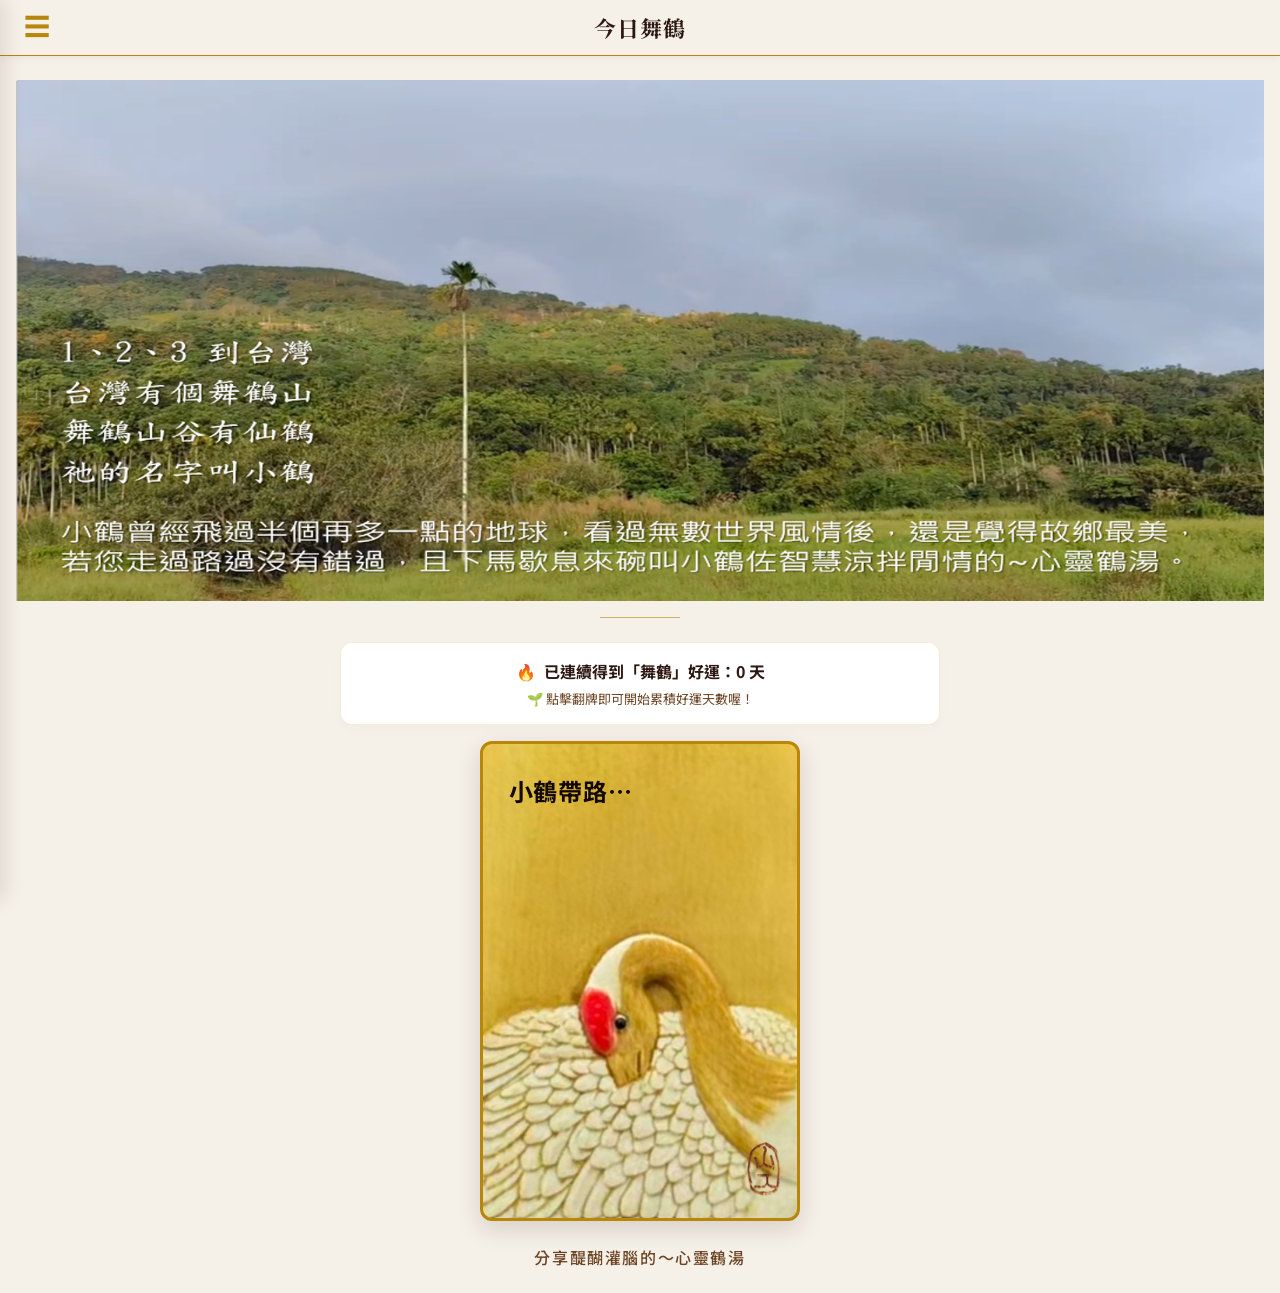
==== commit 883646b8: "feat(card): replace fortune card background with gold crane and overlay text/seal (v56)" ====
--- a/index.html
+++ b/index.html
@@ -18,14 +18,14 @@
   <link rel="apple-touch-icon" href="images/icons/icon-192.png?v=5">
   
   <!-- 引入樣式表 -->
-  <link rel="stylesheet" href="css/style.css?v=29">
+  <link rel="stylesheet" href="css/style.css?v=34">
   
   <!-- 註冊 Service Worker -->
   <script>
     if ('serviceWorker' in navigator) {
       let refreshing = false;
       window.addEventListener('load', () => {
-        navigator.serviceWorker.register('sw.js?v=29')
+        navigator.serviceWorker.register('sw.js?v=35')
           .then(reg => console.log('Service Worker 註冊成功:', reg.scope))
           .catch(err => console.log('Service Worker 註冊失敗:', err));
 
@@ -40,7 +40,7 @@
   </script>
   
   <!-- 引入邏輯腳本 -->
-  <script src="js/app.js?v=35" defer></script>
+  <script src="js/app.js?v=41" defer></script>
 </head>
 <body>
 
@@ -88,10 +88,14 @@
       <!-- 區塊二：翻牌主體 -->
         <div class="card-scene" id="card-trigger" aria-label="翻牌抽籤區域">
           <div class="card">
-            <!-- 牌面背面（預設顯示，crane_front_v2.jpg 背景） -->
-            <div class="card-face card-face--front"></div>
-            <!-- 牌面正面（翻開後， crane_back_v2.png 背景） -->
+            <!-- 牌面背面（預設顯示，fortune_card_crane_gold.jpg 背景 + 文字與印章疊加） -->
+            <div class="card-face card-face--front">
+              <span class="card-front-title">小鶴帶路…</span>
+              <img src="images/seal_tiangong.png" alt="" aria-hidden="true" class="card-seal card-seal--front">
+            </div>
+            <!-- 牌面正面（翻開後，fortune_card_crane_gold.jpg 反白淡化背景 + 淡化印章） -->
             <div class="card-face card-face--back">
+              <img src="images/seal_tiangong.png" alt="" aria-hidden="true" class="card-seal card-seal--back">
               <div class="card-back-content">
                 <div class="card-top-group">
                   <h3 class="card-fortune-title" id="card-fortune-title">小鶴帶路</h3>
@@ -209,7 +213,7 @@
     <div id="map-page" class="page-view">
       <div class="subpage-header">
         <button class="back-btn" id="map-back-btn" aria-label="返回主頁">← 返回</button>
-        <h2 class="subpage-title">舞鶴地圖</h2>
+        <h2 class="subpage-title">小鶴導遊</h2>
       </div>
       
       <!-- 地圖靜態文章 -->
@@ -560,8 +564,8 @@
               </a>
             </div>
             <!-- 書籍 2 -->
-            <div class="product-card" data-url="https://shopee.tw/%E3%80%8A%E5%8E%9F%E4%BE%86%E6%88%91%E6%98%AFMilo-Pazik~%E6%92%92%E5%A5%87%E8%90%8A%E9%9B%85%E6%97%8F%E3%80%8B-(%E4%B8%8A)-%E6%9B%B8%E7%B1%8D-%E6%9E%97%E5%AE%B6%E4%BA%A8-%E8%91%97%E4%BD%9C-%E9%9B%BB%E5%AD%90%E6%9B%B8-i.1934369696.47819163588?extraParams=%7B%22display_model_id%22%3A263015942752%2C%22model_selection_logic%22%3A3%7D&image_ids=tw-11134207-820la-mu8tk6o1osn89e">
-              <a href="https://shopee.tw/%E3%80%8A%E5%8E%9F%E4%BE%86%E6%88%91%E6%98%AFMilo-Pazik~%E6%92%92%E5%A5%87%E8%90%8A%E9%9B%85%E6%97%8F%E3%80%8B-(%E4%B8%8A)-%E6%9B%B8%E7%B1%8D-%E6%9E%97%E5%AE%B6%E4%BA%A8-%E8%91%97%E4%BD%9C-%E9%9B%BB%E5%AD%90%E6%9B%B8-i.1934369696.47819163588?extraParams=%7B%22display_model_id%22%3A263015942752%2C%22model_selection_logic%22%3A3%7D&image_ids=tw-11134207-820la-mu8tk6o1osn89e" target="_blank" rel="noopener noreferrer" class="product-card-link">
+            <div class="product-card" data-url="https://tw.shp.ee/1GWcFXAa">
+              <a href="https://tw.shp.ee/1GWcFXAa" target="_blank" rel="noopener noreferrer" class="product-card-link">
                 <div class="product-img-wrapper">
                   <img src="images/book_cover_milopazik.png" alt="原來我是 Milo Pazik 撒奇萊雅族，電子書" class="product-img">
                 </div>
@@ -586,37 +590,30 @@
               </a>
             </div>
             <!-- 書籍 4 -->
-            <div class="product-card" data-url="">
-              <div class="product-img-wrapper">
-                <img src="images/book_cover_lalashan_gongzuoji.png" alt="拉拉山林打工記" class="product-img">
-              </div>
-              <div class="product-info">
-                <h4 class="product-title">拉拉山林打工記</h4>
-                <p class="product-desc">回憶記錄30年前，大學四年暑假在拉拉山打工的趣事，與深受啟發的山林生活體驗。</p>
-              </div>
-            </div>
-            <!-- 書籍 5 -->
             <div class="product-card" data-url="https://shopee.tw/%E3%80%8A%E6%8B%89%E6%8B%89%E5%B1%B1%E6%9E%97%E5%A5%87%E9%81%87%E8%A8%98%E3%80%8B%E6%9B%B8%E7%B1%8D-%E6%9E%97%E5%AE%B6%E4%BA%A8-%E8%91%97%E4%BD%9C-i.1934369696.52868879287?extraParams=%7B%22display_model_id%22%3A431585078720%2C%22model_selection_logic%22%3A3%7D&image_ids=tw-11134207-820li-mu1jv30l5gjqa2">
               <a href="https://shopee.tw/%E3%80%8A%E6%8B%89%E6%8B%89%E5%B1%B1%E6%9E%97%E5%A5%87%E9%81%87%E8%A8%98%E3%80%8B%E6%9B%B8%E7%B1%8D-%E6%9E%97%E5%AE%B6%E4%BA%A8-%E8%91%97%E4%BD%9C-i.1934369696.52868879287?extraParams=%7B%22display_model_id%22%3A431585078720%2C%22model_selection_logic%22%3A3%7D&image_ids=tw-11134207-820li-mu1jv30l5gjqa2" target="_blank" rel="noopener noreferrer" class="product-card-link">
                 <div class="product-img-wrapper">
-                  <img src="images/book_cover_lalashan_qiyuji.png" alt="拉拉山林奇遇記" class="product-img">
+                  <img src="images/book_cover_lalashan_gongzuoji.png" alt="拉拉山林打工記" class="product-img">
                 </div>
                 <div class="product-info">
-                  <h4 class="product-title">拉拉山林奇遇記</h4>
-                  <p class="product-desc">拉拉山林，也是作者的外號，以第一人稱的視角記錄分享親身經歷的不可思議的奇遇。</p>
+                  <h4 class="product-title">拉拉山林打工記</h4>
+                  <p class="product-desc">回憶記錄30年前，大學四年暑假在拉拉山打工的趣事，與深受啟發的山林生活體驗。</p>
                   <span class="product-buy-btn">前往購買 →</span>
                 </div>
               </a>
             </div>
             <!-- 書籍 6：萬法惟心惟信根 -->
-            <div class="product-card" data-url="">
-              <div class="product-img-wrapper">
-                <img src="images/product_wanfa_weixin_xingen.png" alt="萬法惟心惟信根" class="product-img">
-              </div>
-              <div class="product-info">
-                <h4 class="product-title">萬法惟心惟信根</h4>
-                <p class="product-desc">香積法門叢書系列第3輯作者親身經歷殊勝事蹟的珍貴紀錄，發人深省，驗證萬法惟心、萬法惟信的修行不二心法。逾9萬字內容，以電子書發行，節省出版及購書費用，也方便讀者攜行閱讀。</p>
-              </div>
+            <div class="product-card" data-url="https://shopee.tw/%E3%80%8A%E8%90%AC%E6%B3%95%E6%83%9F%E5%BF%83-%E6%83%9F%E4%BF%A1%E6%A0%B9%E3%80%8B%E9%A6%99%E7%A9%8D%E6%B3%95%E9%96%80%E5%8F%A2%E6%9B%B8%E7%B3%BB%E5%88%97-3-%E6%9B%B8%E7%B1%8D-%E6%9E%97%E5%AE%B6%E4%BA%A8-%E8%91%97%E4%BD%9C-i.1934369696.28647051286?extraParams=%7B%22display_model_id%22%3A326722242100%2C%22model_selection_logic%22%3A3%7D&image_ids=tw-11134207-820l6-mve0ktqvtlae2b">
+              <a href="https://shopee.tw/%E3%80%8A%E8%90%AC%E6%B3%95%E6%83%9F%E5%BF%83-%E6%83%9F%E4%BF%A1%E6%A0%B9%E3%80%8B%E9%A6%99%E7%A9%8D%E6%B3%95%E9%96%80%E5%8F%A2%E6%9B%B8%E7%B3%BB%E5%88%97-3-%E6%9B%B8%E7%B1%8D-%E6%9E%97%E5%AE%B6%E4%BA%A8-%E8%91%97%E4%BD%9C-i.1934369696.28647051286?extraParams=%7B%22display_model_id%22%3A326722242100%2C%22model_selection_logic%22%3A3%7D&image_ids=tw-11134207-820l6-mve0ktqvtlae2b" target="_blank" rel="noopener noreferrer" class="product-card-link">
+                <div class="product-img-wrapper">
+                  <img src="images/product_wanfa_weixin_xingen.png" alt="萬法惟心惟信根" class="product-img">
+                </div>
+                <div class="product-info">
+                  <h4 class="product-title">萬法惟心惟信根</h4>
+                  <p class="product-desc">香積法門叢書系列第3輯作者親身經歷殊勝事蹟的珍貴紀錄，發人深省，驗證萬法惟心、萬法惟信的修行不二心法。逾9萬字內容，以電子書發行，節省出版及購書費用，也方便讀者攜行閱讀。</p>
+                  <span class="product-buy-btn">前往購買 →</span>
+                </div>
+              </a>
             </div>
             <!-- 商品 7：日照金山 -->
             <div class="product-card" data-url="https://shopee.tw/%E6%B2%B9%E7%95%AB%E3%80%8A%E6%97%A5%E7%85%A7%E9%87%91%E5%B1%B1%E3%80%8B%E8%97%9D%E8%A1%93%E7%95%AB-%E8%A4%87%E8%A3%BD%E7%95%AB-%E8%A3%9D%E9%A3%BE-i.1934369696.47518898260?extraParams=%7B%22display_model_id%22%3A381585129121%2C%22model_selection_logic%22%3A3%7D&image_ids=tw-11134207-820lh-mu1keypl1nuy68">
@@ -652,26 +649,19 @@
             <div class="product-card" data-url="https://shopee.tw/%E8%88%9E%E9%B6%B4%E5%BE%A1%E5%AE%88-%E5%85%B8%E9%9B%85%E6%8E%9B%E9%A3%BE-%E6%9C%A8%E8%A3%BD-%E6%8E%9B%E4%BB%B6-%E6%93%B4%E9%A6%99-i.1934369696.50169162886?extraParams=%7B%22display_model_id%22%3A436606999573%2C%22model_selection_logic%22%3A3%7D&image_ids=tw-11134207-820lb-mu8ttowovtoo07">
               <a href="https://shopee.tw/%E8%88%9E%E9%B6%B4%E5%BE%A1%E5%AE%88-%E5%85%B8%E9%9B%85%E6%8E%9B%E9%A3%BE-%E6%9C%A8%E8%A3%BD-%E6%8E%9B%E4%BB%B6-%E6%93%B4%E9%A6%99-i.1934369696.50169162886?extraParams=%7B%22display_model_id%22%3A436606999573%2C%22model_selection_logic%22%3A3%7D&image_ids=tw-11134207-820lb-mu8ttowovtoo07" target="_blank" rel="noopener noreferrer" class="product-card-link">
                 <div class="product-img-wrapper tag-img-wrapper">
-                  <img src="images/product_wuhe_wood_tag_v2.png" alt="舞鶴木牌正面" class="product-img">
-                  <img src="images/product_wuhe_wood_tag_v3.jpg" alt="舞鶴木牌背面" class="product-img">
+                  <img src="images/product_wuhe_wood_tag_v2.png" alt="舞鶴御守正面" class="product-img">
+                  <img src="images/product_wuhe_wood_tag_v3.jpg" alt="舞鶴御守背面" class="product-img">
                 </div>
                 <div class="product-info">
-                  <h4 class="product-title">舞鶴木牌</h4>
+                  <h4 class="product-title">舞鶴御守</h4>
                   <p class="product-desc" style="white-space: pre-line; line-height: 1.5; font-size: 12.5px;">36 x 52 x 8 mm
 舞鶴木牌擴香掛飾
 黃楊木與駝鹿角完美組合
 大陸天工獎微雕大師作品
-附精緻天地蓋桐木收藏盒
-✽ 開放預購 ✽</p>
+附精緻天地蓋桐木收藏盒</p>
                   <span class="product-buy-btn">前往購買 →</span>
                 </div>
               </a>
-              <div class="wood-tag-card-box" style="margin: 0 16px 16px 16px; padding: 10px 8px; background-color: #FAF6ED; border: 1px solid rgba(184, 134, 11, 0.22); border-radius: 6px;">
-                <div style="font-family: 'Noto Serif TC', serif; font-size: 13px; font-weight: 700; color: #8B4513; text-align: center; letter-spacing: 2px; margin-bottom: 5px; border-bottom: 1px dashed rgba(184, 134, 11, 0.3); padding-bottom: 4px;">典藏卡</div>
-                <div style="font-size: 12px; font-weight: 600; color: var(--color-text-main); margin-bottom: 6px;">作品名稱：舞鶴</div>
-                <div style="font-size: 11.5px; line-height: 1.65; color: var(--color-text-sub); text-align: justify; margin-bottom: 6px;">祥鶴回首梳羽，自在隨順因緣，外境萬般流轉，內心泰然自若。隸書「舞鶴」，既承載花蓮瑞穗舞鶴山川靈氣地方意象，亦藉台語諧音祝福有緣人萬事「有好」心想事成。本品乃黃楊木與駝鹿角異質和合精雕祥鶴，由精微透雕藝術之都獲大陸天工獎殊榮微雕大師山工匠心創作監刻而成。陰陽相應合一、禪定福慧無量，平凡中見不凡，值得典藏微雕藝術珍品。</div>
-                <div style="font-size: 11px; font-weight: 600; color: #8B4513; text-align: right;">香積園有限公司</div>
-              </div>
             </div>
           </div>
         </section>
@@ -922,6 +912,10 @@
             <span class="puzzle-name">大日如來紫金丹</span>
             <div class="puzzle-badge" id="badge-puzzle_dari_rulai_zijindan">0/12</div>
           </button>
+          <button class="puzzle-sel-btn" data-id="puzzle_present_buddha_shakyamuni">
+            <span class="puzzle-name">現在佛-釋迦牟尼佛</span>
+            <div class="puzzle-badge" id="badge-puzzle_present_buddha_shakyamuni">0/12</div>
+          </button>
         </div>
 
         <!-- 拼圖挑戰資訊卡 -->
--- a/css/style.css
+++ b/css/style.css
@@ -198,7 +198,7 @@
 /* 牌面正面（翻開後顯示，對應 CSS 類為 --back） */
 .card-face--back {
   transform: rotateY(180deg);
-  background-image: url('../images/crane_back_v2.png');
+  background-image: linear-gradient(rgba(255, 255, 255, 0.50), rgba(255, 255, 255, 0.50)), url('../images/fortune_card_crane_gold.jpg');
   background-size: cover;
   background-position: center;
   overflow: hidden;
@@ -207,9 +207,51 @@
 /* 牌面背面（預設顯示，對應 CSS 類為 --front） */
 .card-face--front {
   background-color: var(--color-card-warm);
-  background-image: url('../images/crane_front_v2.jpg');
+  background-image: url('../images/fortune_card_crane_gold.jpg');
   background-size: cover;
   background-position: center;
+  overflow: hidden;
+}
+
+/* 牌面背面左上角標題：小鶴帶路… */
+.card-front-title {
+  position: absolute;
+  top: 7.4%;
+  left: 8.2%;
+  font-family: 'Noto Sans TC', sans-serif;
+  font-size: 21px;
+  font-weight: 700;
+  color: #140802;
+  line-height: 1;
+  letter-spacing: 0.03em;
+  pointer-events: none;
+  user-select: none;
+  z-index: 2;
+}
+
+/* 牌面右下角紅色橢圓蓋章（山工） */
+.card-seal {
+  position: absolute;
+  height: auto;
+  display: block;
+  pointer-events: none;
+  user-select: none;
+}
+
+.card-seal--front {
+  right: 5.2%;
+  bottom: 4.5%;
+  width: 11.2%;
+  opacity: 0.92;
+  z-index: 2;
+}
+
+.card-seal--back {
+  right: 3.9%;
+  bottom: 2.5%;
+  width: 12.8%;
+  opacity: 0.50;
+  z-index: 1;
 }
 
 /* 背面直書文字：心靈鶴湯 */
@@ -227,6 +269,8 @@
 
 /* 翻開後牌面文字 (方案 A：直式卡片，文字橫書排版) */
 .card-back-content {
+  position: relative;
+  z-index: 2;
   width: 100%;
   height: 100%;
   padding: 32px 22px;
@@ -672,6 +716,9 @@
     width: 220px;
     height: 330px;
   }
+  .card-front-title {
+    font-size: 16.5px;
+  }
   .card-back-content {
     padding: 16px 14px;
   }
@@ -699,6 +746,9 @@
   .card-scene {
     width: 320px;
     height: 480px;
+  }
+  .card-front-title {
+    font-size: 24px;
   }
   .card-fortune-title {
     font-size: 18px;
@@ -2300,4 +2350,50 @@
   color: var(--color-accent);
 }
 
-
+/* 手機畫面（9:16 直式視窗）拼圖頁垂直間距緊湊化，確保拼貼區與碎片放置區完整同框 */
+@media (max-width: 767px) {
+  #puzzle-page.page-view {
+    padding: 8px 12px 12px 12px;
+  }
+  #puzzle-page .subpage-header {
+    margin: 0 auto 8px auto;
+    padding-bottom: 6px;
+  }
+  #puzzle-page .puzzle-selector {
+    margin-bottom: 8px;
+    padding-bottom: 2px;
+  }
+  #puzzle-page .puzzle-sel-btn {
+    min-height: 74px;
+    padding: 4px 2px;
+  }
+  #puzzle-page .puzzle-info-card {
+    padding: 6px 12px;
+    margin-bottom: 8px;
+  }
+  #puzzle-page .puzzle-info-title {
+    font-size: 16px;
+    margin-bottom: 2px;
+  }
+  #puzzle-page .puzzle-info-progress {
+    font-size: 13px;
+    margin-bottom: 0;
+  }
+  #puzzle-page .puzzle-board {
+    margin-bottom: 6px;
+  }
+  #puzzle-page .puzzle-tray-title {
+    font-size: 13px;
+    margin-bottom: 4px;
+  }
+  #puzzle-page .puzzle-tray {
+    min-height: 60px;
+    margin-bottom: 8px;
+  }
+  #puzzle-page .puzzle-container {
+    padding-bottom: 8px;
+  }
+}
+
+
+
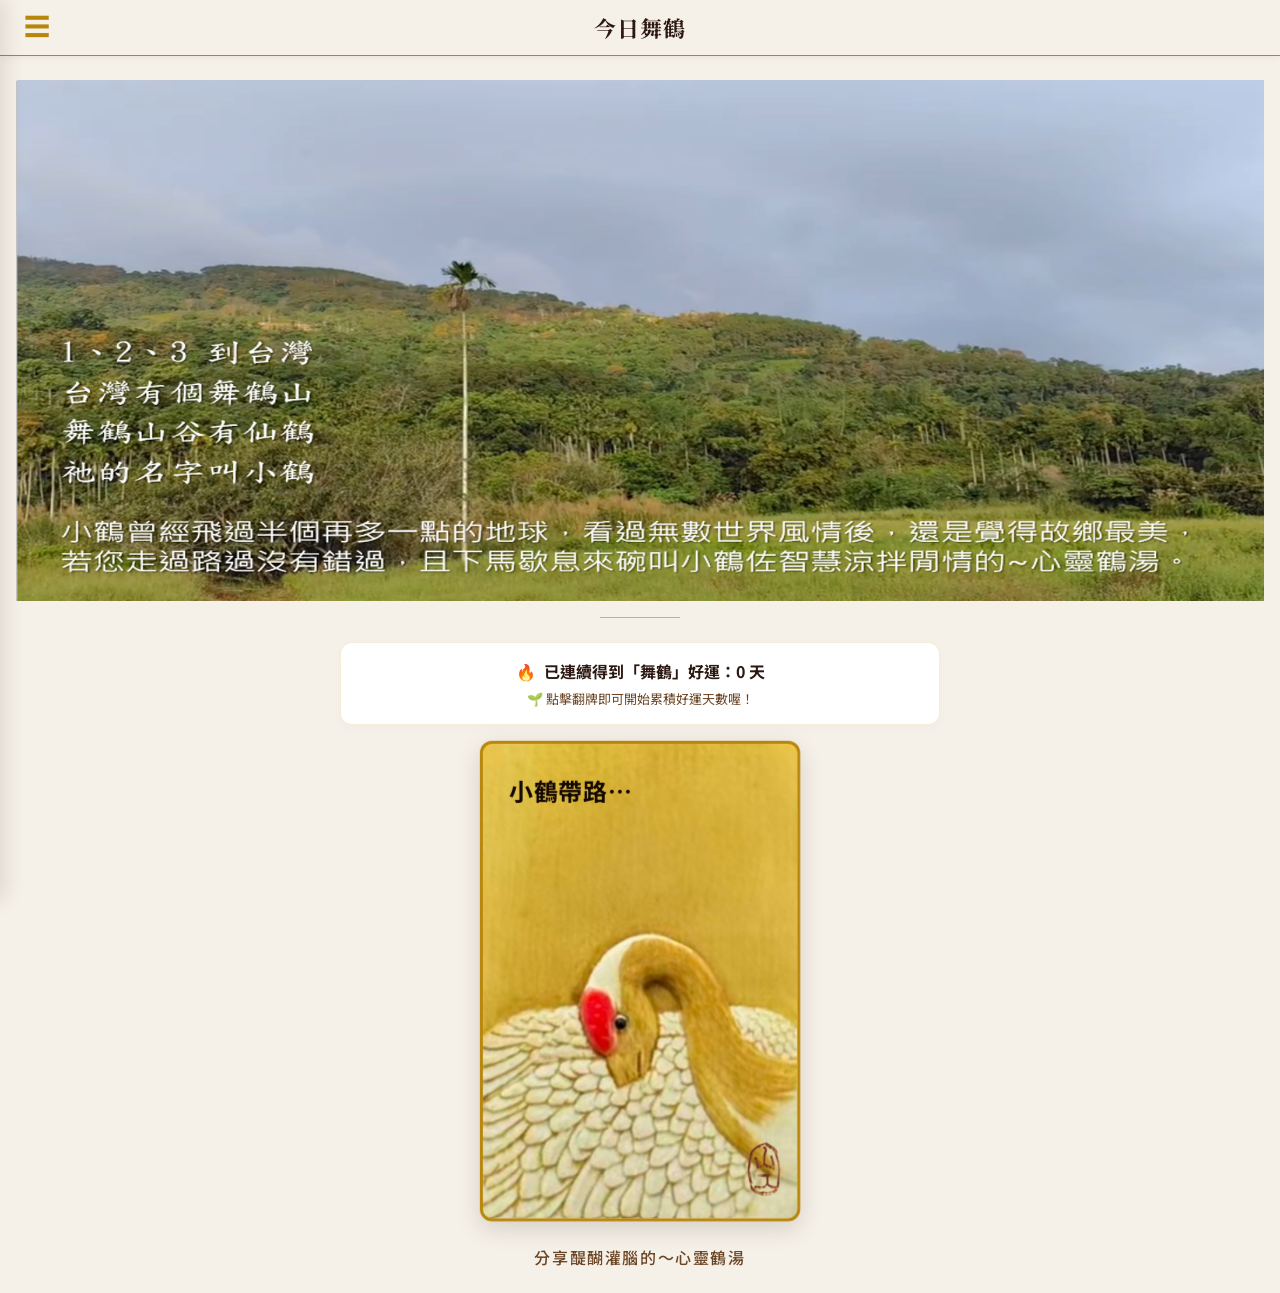
==== commit f9c84d70: "fix(card): prevent iOS Safari WebKit backface bleed-through on flipped card (v57)" ====
--- a/index.html
+++ b/index.html
@@ -18,14 +18,14 @@
   <link rel="apple-touch-icon" href="images/icons/icon-192.png?v=5">
   
   <!-- 引入樣式表 -->
-  <link rel="stylesheet" href="css/style.css?v=34">
+  <link rel="stylesheet" href="css/style.css?v=35">
   
   <!-- 註冊 Service Worker -->
   <script>
     if ('serviceWorker' in navigator) {
       let refreshing = false;
       window.addEventListener('load', () => {
-        navigator.serviceWorker.register('sw.js?v=35')
+        navigator.serviceWorker.register('sw.js?v=36')
           .then(reg => console.log('Service Worker 註冊成功:', reg.scope))
           .catch(err => console.log('Service Worker 註冊失敗:', err));
 
@@ -40,7 +40,7 @@
   </script>
   
   <!-- 引入邏輯腳本 -->
-  <script src="js/app.js?v=41" defer></script>
+  <script src="js/app.js?v=42" defer></script>
 </head>
 <body>
 
--- a/css/style.css
+++ b/css/style.css
@@ -150,6 +150,7 @@
 /* 翻牌動畫 */
 .card-scene {
   perspective: 1000px;
+  -webkit-perspective: 1000px;
   width: 280px;
   height: 420px;
   margin: 0 auto;
@@ -166,6 +167,7 @@
   height: 100%;
   position: relative;
   transform-style: preserve-3d;
+  -webkit-transform-style: preserve-3d;
   transition: transform 1.4s cubic-bezier(0.4, 0, 0.2, 1);
 }
 
@@ -186,6 +188,8 @@
 
 .card-face {
   position: absolute;
+  top: 0;
+  left: 0;
   width: 100%;
   height: 100%;
   backface-visibility: hidden;
@@ -197,7 +201,10 @@
 
 /* 牌面正面（翻開後顯示，對應 CSS 類為 --back） */
 .card-face--back {
-  transform: rotateY(180deg);
+  transform: rotateY(180deg) translateZ(1px);
+  -webkit-transform: rotateY(180deg) translateZ(1px);
+  backface-visibility: hidden;
+  -webkit-backface-visibility: hidden;
   background-image: linear-gradient(rgba(255, 255, 255, 0.50), rgba(255, 255, 255, 0.50)), url('../images/fortune_card_crane_gold.jpg');
   background-size: cover;
   background-position: center;
@@ -206,11 +213,45 @@
 
 /* 牌面背面（預設顯示，對應 CSS 類為 --front） */
 .card-face--front {
+  transform: rotateY(0deg) translateZ(1px);
+  -webkit-transform: rotateY(0deg) translateZ(1px);
+  backface-visibility: hidden;
+  -webkit-backface-visibility: hidden;
   background-color: var(--color-card-warm);
   background-image: url('../images/fortune_card_crane_gold.jpg');
   background-size: cover;
   background-position: center;
   overflow: hidden;
+}
+
+/* iOS Safari / WebKit 雙層保險：面與所有子元素皆設 backface-visibility: hidden，並依翻牌狀態在 90° 中點（0.49s）切換 visibility */
+.card-face--front,
+.card-face--back,
+.card-face--front > *,
+.card-face--back > * {
+  backface-visibility: hidden;
+  -webkit-backface-visibility: hidden;
+  transition: visibility 0s linear 0.49s;
+}
+
+.card-face--front,
+.card-face--front > * {
+  visibility: visible;
+}
+
+.card-face--back,
+.card-face--back > * {
+  visibility: hidden;
+}
+
+.card.is-flipped .card-face--front,
+.card.is-flipped .card-face--front > * {
+  visibility: hidden;
+}
+
+.card.is-flipped .card-face--back,
+.card.is-flipped .card-face--back > * {
+  visibility: visible;
 }
 
 /* 牌面背面左上角標題：小鶴帶路… */
@@ -227,6 +268,8 @@
   pointer-events: none;
   user-select: none;
   z-index: 2;
+  backface-visibility: hidden;
+  -webkit-backface-visibility: hidden;
 }
 
 /* 牌面右下角紅色橢圓蓋章（山工） */
@@ -236,6 +279,8 @@
   display: block;
   pointer-events: none;
   user-select: none;
+  backface-visibility: hidden;
+  -webkit-backface-visibility: hidden;
 }
 
 .card-seal--front {
